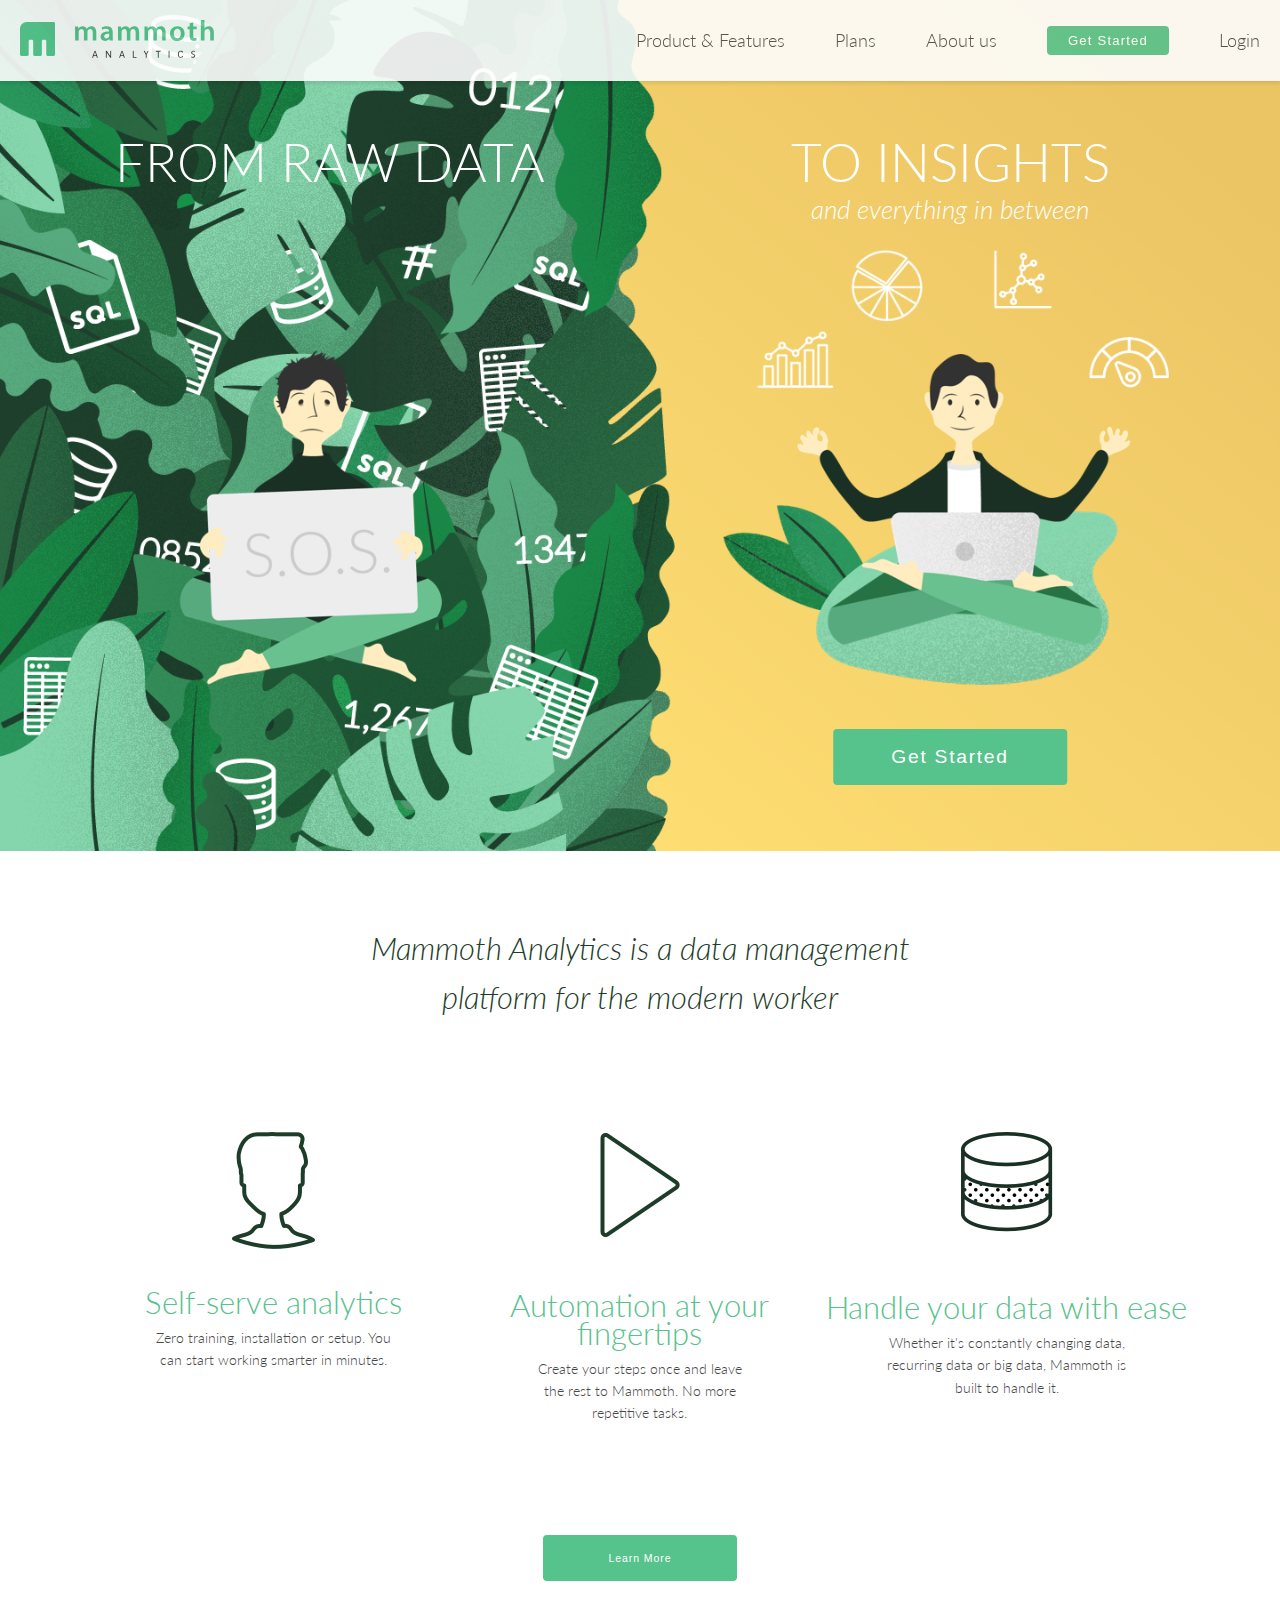
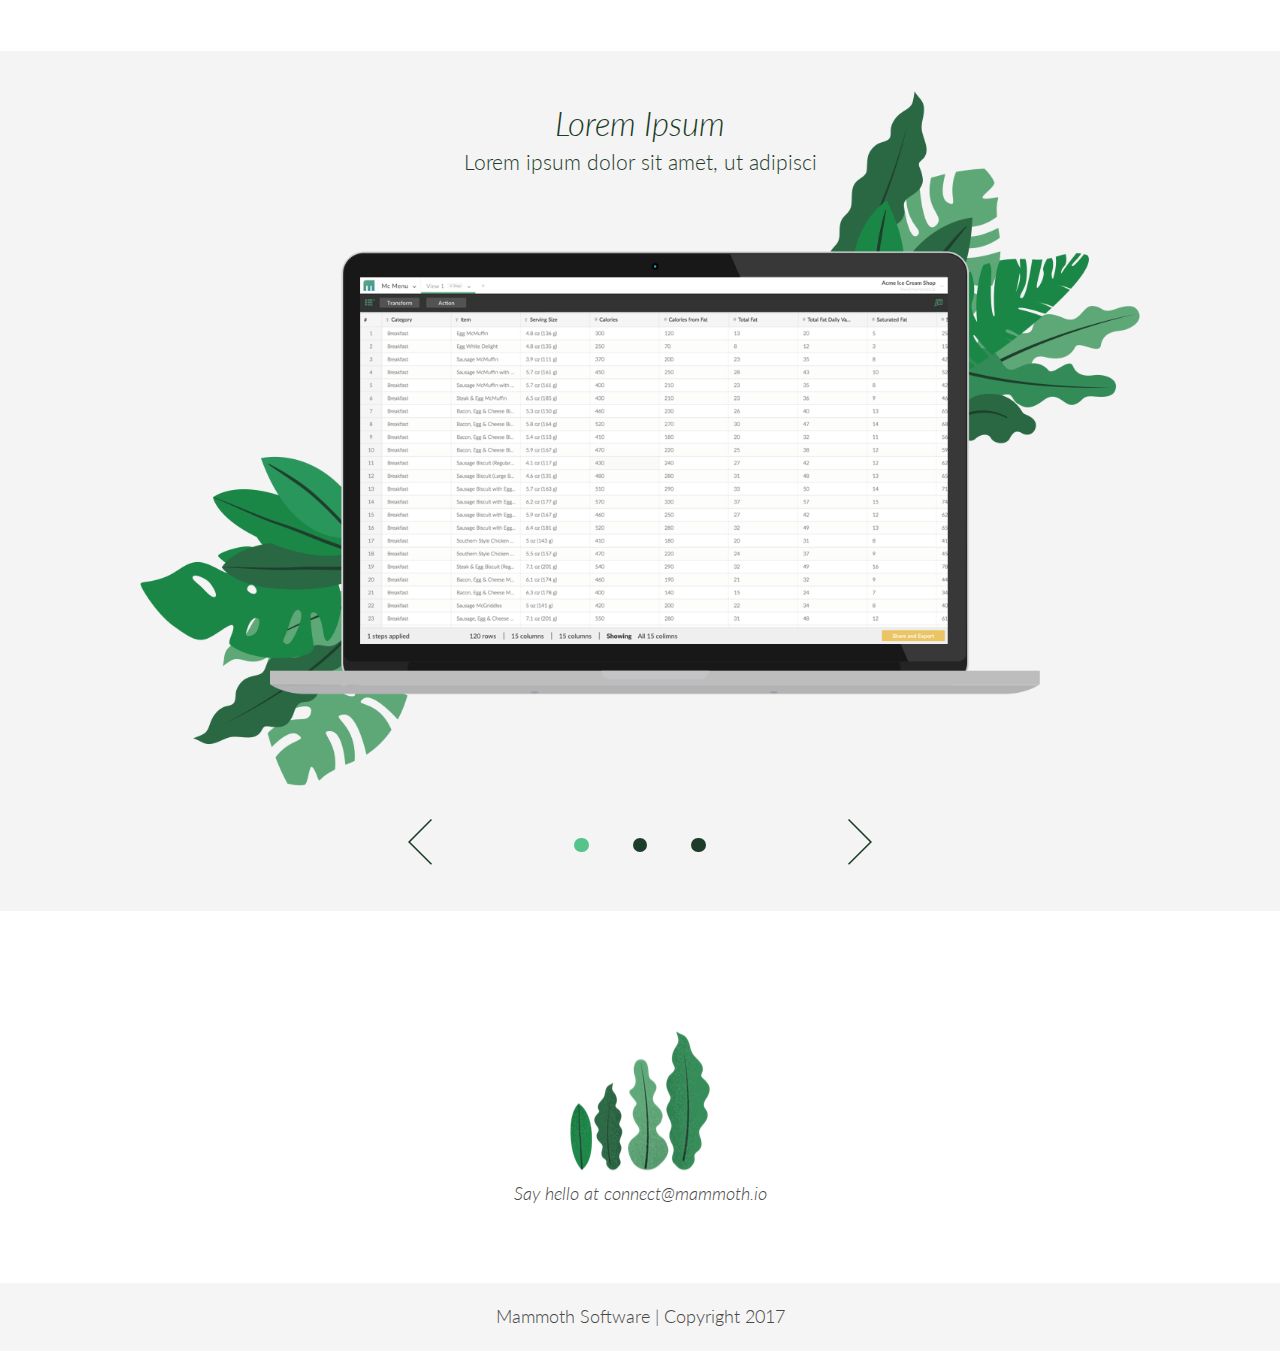
==== index.html @ 73873e99 "rename folders" ====
<!DOCTYPE html>
<html lang="">
	<head>
		<meta charset="utf-8">
		<meta http-equiv="X-UA-Compatible" content="IE=edge">
		<meta name="viewport" content="width=device-width, initial-scale=1">
		<title>Mammoth Analytics</title>
		<link href="https://fonts.googleapis.com/css?family=Lato:300, 400,400i,700,700i,900" rel="stylesheet">
		<link rel="icon" href="images/mammoth-icon.png" type="image/gif" sizes="16x16">

		<!-- CSS -->
		<link rel="stylesheet" type="text/css" href="sass/style.css">

	</head>
	<body>
		<main>
			<!-- Primary Header -->
			<section class="header">
				<header>
					<nav class="nav">
						<input type="checkbox" id="toggle" />
            <label for="toggle" class="menu-icon">
              <div class="hamburger-icon icon-1"></div>
              <div class="hamburger-icon icon-2"></div>
              <div class="hamburger-icon icon-3"></div>
            </label>
            <a href="/" class="logo-container">
							<svg width="194px" height="38px" class="logo" viewBox="0 0 194 38" version="1.1" xmlns="http://www.w3.org/2000/svg" xmlns:xlink="http://www.w3.org/1999/xlink">
    						<!-- Generator: Sketch 43.1 (39012) - http://www.bohemiancoding.com/sketch -->
    						<desc>Created with Sketch.</desc>
    						<defs></defs>
					    	<g id="website" stroke="none" stroke-width="1" fill="none" fill-rule="evenodd">
					        <g id="home" transform="translate(-20.000000, -11.000000)">
				            <g id="Group" transform="translate(20.000000, 11.000000)">
				              <g id="mammoth-logo" transform="translate(55.000000, 0.000000)">
				                <path d="M0.117987551,20.6149224 L3.65761408,20.6149224 L3.65761408,12.2528131 C3.65761408,11.8463216 3.71660785,11.4398302 3.86409229,11.091409 C4.18855805,10.1042155 5.10296157,9.05895184 6.45981841,9.05895184 C8.14114101,9.05895184 8.93755697,10.4526367 8.93755697,12.4270237 L8.93755697,20.6149224 L12.4771835,20.6149224 L12.4771835,12.1366727 C12.4771835,11.7301812 12.5656742,11.2946547 12.6541648,10.9462335 C13.0376244,9.9300049 13.9520279,9.05895184 15.1908972,9.05895184 C16.9312135,9.05895184 17.7571264,10.4526367 17.7571264,12.80448 L17.7571264,20.6149224 L21.2967529,20.6149224 L21.2967529,12.2818482 C21.2967529,7.75237224 18.8780081,6.15544163 16.4887602,6.15544163 C15.3088847,6.15544163 14.3944812,6.44579265 13.5980652,6.99745959 C12.9196368,7.40395102 12.3296991,7.98465306 11.828252,8.76860082 L11.7692582,8.76860082 C11.1498236,7.20070531 9.67497917,6.15544163 7.78717835,6.15544163 C5.36843356,6.15544163 4.0705705,7.46202122 3.3626452,8.5653551 L3.27415454,8.5653551 L3.1266701,6.47482776 L0,6.47482776 C0.0884906631,7.69430204 0.117987551,9.05895184 0.117987551,10.6849176 L0.117987551,20.6149224 Z M37.9417511,20.6149224 L34.6675965,20.6149224 L34.4316214,19.0470269 L34.3431308,19.0470269 C33.4582241,20.1503608 31.9538829,20.9343086 30.0955789,20.9343086 C27.2048839,20.9343086 25.5825551,18.8728163 25.5825551,16.7242188 C25.5825551,13.1529012 28.7977159,11.3527249 34.1071557,11.38176 L34.1071557,11.1494792 C34.1071557,10.2203559 33.7236961,8.68149551 31.1869638,8.68149551 C29.7711132,8.68149551 28.2962688,9.11702204 27.3228715,9.72675918 L26.6149462,7.40395102 C27.6768342,6.76517878 29.5351381,6.15544163 31.8063984,6.15544163 C36.4079129,6.15544163 37.7352729,9.02991673 37.7352729,12.1076376 L37.7352729,17.2178155 C37.7352729,18.49536 37.7942666,19.7438694 37.9417511,20.6149224 Z M34.1956463,15.64992 L34.1956463,13.7045682 C31.6294171,13.646498 29.1811754,14.1981649 29.1811754,16.3467624 C29.1811754,17.7404473 30.0955789,18.3792196 31.2459576,18.3792196 C32.6913051,18.3792196 33.753193,17.4500963 34.0776588,16.4338678 C34.1661494,16.1725518 34.1956463,15.8822008 34.1956463,15.64992 Z M43.0239692,20.6149224 L46.5635958,20.6149224 L46.5635958,12.2528131 C46.5635958,11.8463216 46.6225895,11.4398302 46.770074,11.091409 C47.0945397,10.1042155 48.0089433,9.05895184 49.3658001,9.05895184 C51.0471227,9.05895184 51.8435387,10.4526367 51.8435387,12.4270237 L51.8435387,20.6149224 L55.3831652,20.6149224 L55.3831652,12.1366727 C55.3831652,11.7301812 55.4716559,11.2946547 55.5601465,10.9462335 C55.9436061,9.9300049 56.8580096,9.05895184 58.0968789,9.05895184 C59.8371952,9.05895184 60.6631081,10.4526367 60.6631081,12.80448 L60.6631081,20.6149224 L64.2027346,20.6149224 L64.2027346,12.2818482 C64.2027346,7.75237224 61.7839898,6.15544163 59.3947419,6.15544163 C58.2148664,6.15544163 57.3004629,6.44579265 56.5040469,6.99745959 C55.8256185,7.40395102 55.2356808,7.98465306 54.7342337,8.76860082 L54.6752399,8.76860082 C54.0558052,7.20070531 52.5809609,6.15544163 50.69316,6.15544163 C48.2744153,6.15544163 46.9765522,7.46202122 46.2686269,8.5653551 L46.1801362,8.5653551 L46.0326518,6.47482776 L42.9059817,6.47482776 C42.9944724,7.69430204 43.0239692,9.05895184 43.0239692,10.6849176 L43.0239692,20.6149224 Z M69.491431,20.6149224 L73.0310575,20.6149224 L73.0310575,12.2528131 C73.0310575,11.8463216 73.0900513,11.4398302 73.2375357,11.091409 C73.5620015,10.1042155 74.476405,9.05895184 75.8332619,9.05895184 C77.5145845,9.05895184 78.3110004,10.4526367 78.3110004,12.4270237 L78.3110004,20.6149224 L81.8506269,20.6149224 L81.8506269,12.1366727 C81.8506269,11.7301812 81.9391176,11.2946547 82.0276083,10.9462335 C82.4110678,9.9300049 83.3254713,9.05895184 84.5643406,9.05895184 C86.304657,9.05895184 87.1305698,10.4526367 87.1305698,12.80448 L87.1305698,20.6149224 L90.6701964,20.6149224 L90.6701964,12.2818482 C90.6701964,7.75237224 88.2514516,6.15544163 85.8622037,6.15544163 C84.6823282,6.15544163 83.7679246,6.44579265 82.9715087,6.99745959 C82.2930803,7.40395102 81.7031425,7.98465306 81.2016954,8.76860082 L81.1427016,8.76860082 C80.523267,7.20070531 79.0484226,6.15544163 77.1606218,6.15544163 C74.741877,6.15544163 73.444014,7.46202122 72.7360886,8.5653551 L72.647598,8.5653551 L72.5001135,6.47482776 L69.3734434,6.47482776 C69.4619341,7.69430204 69.491431,9.05895184 69.491431,10.6849176 L69.491431,20.6149224 Z M102.477705,6.15544163 C106.754754,6.15544163 109.615952,9.11702204 109.615952,13.4142171 C109.615952,18.6115004 105.899344,20.9343086 102.24173,20.9343086 C98.1711593,20.9343086 95.0444892,18.1759739 95.0444892,13.646498 C95.0444892,9.00088163 98.1416624,6.15544163 102.477705,6.15544163 Z M102.389214,8.76860082 C99.822985,8.76860082 98.790594,11.2075494 98.790594,13.5593927 C98.790594,16.2886922 100.147451,18.3501845 102.359717,18.3501845 C104.4245,18.3501845 105.869847,16.3467624 105.869847,13.5013224 C105.869847,11.2946547 104.866953,8.76860082 102.389214,8.76860082 Z M114.668673,3.28096653 L114.668673,6.47482776 L112.603891,6.47482776 L112.603891,9.14605714 L114.668673,9.14605714 L114.668673,15.7950955 C114.668673,17.653342 115.022636,18.9308865 115.789555,19.7438694 C116.467983,20.4697469 117.588865,20.9052735 118.916225,20.9052735 C120.066603,20.9052735 121.010504,20.760098 121.541448,20.5568522 L121.482454,17.8275527 C121.157988,17.914658 120.686038,18.0017633 120.066603,18.0017633 C118.68025,18.0017633 118.2083,17.1016751 118.2083,15.3886041 L118.2083,9.14605714 L121.659435,9.14605714 L121.659435,6.47482776 L118.2083,6.47482776 L118.2083,2.43894857 L114.668673,3.28096653 Z M125.856747,20.6149224 L129.514361,20.6149224 L129.514361,12.1657078 C129.514361,11.7592163 129.543858,11.38176 129.661845,11.091409 C130.045305,10.0171102 131.048199,9.08798694 132.46405,9.08798694 C134.469838,9.08798694 135.236757,10.6268473 135.236757,12.6883396 L135.236757,20.6149224 L138.864874,20.6149224 L138.864874,12.2818482 C138.864874,7.75237224 136.298645,6.15544163 133.850404,6.15544163 C132.936,6.15544163 132.08059,6.38772245 131.372665,6.79421388 C130.605746,7.20070531 130.015808,7.75237224 129.573355,8.42017959 L129.514361,8.42017959 L129.514361,0 L125.856747,0 L125.856747,20.6149224 Z" class="mammoth-logo" fill="#56C28C"></path>
				                <path d="M17.1390324,37.6391408 L19.5000447,30.9526695 L19.5608433,30.9020144 L20.4120237,30.7905732 L20.4728223,30.8310973 L22.874367,37.6391408 L22.8439677,37.6897959 L22.0333197,37.6897959 L21.9725211,37.6391408 L21.4152006,36.0080471 L18.5880657,36.0080471 L18.0408783,37.6391408 L17.9902128,37.6897959 L17.1694317,37.6897959 L17.1390324,37.6391408 Z M18.8515263,35.2380898 L21.1618731,35.2380898 L20.1080307,32.1177365 L20.0066997,31.6821028 L19.9053687,32.1177365 L18.8515263,35.2380898 Z M30.8529552,37.6391408 L30.9036207,37.6897959 L31.6534701,37.6897959 L31.7041356,37.6391408 L31.7041356,32.1683916 L31.9675962,32.6546804 L35.2709868,37.6391408 L35.3520516,37.6897959 L36.0715017,37.6897959 L36.1221672,37.6391408 L36.1221672,30.8310973 L36.0715017,30.7905732 L35.3216523,30.8918834 L35.2709868,30.9526695 L35.2709868,36.2613225 L35.0075262,35.7750337 L31.7244018,30.8310973 L31.6534701,30.7905732 L30.9036207,30.8918834 L30.8529552,30.9526695 L30.8529552,37.6391408 Z M44.1108886,37.6391408 L46.4719009,30.9526695 L46.5326995,30.9020144 L47.3838799,30.7905732 L47.4446785,30.8310973 L49.8462232,37.6391408 L49.8158239,37.6897959 L49.0051759,37.6897959 L48.9443773,37.6391408 L48.3870568,36.0080471 L45.5599219,36.0080471 L45.0127345,37.6391408 L44.962069,37.6897959 L44.1412879,37.6897959 L44.1108886,37.6391408 Z M45.8233825,35.2380898 L48.1337293,35.2380898 L47.0798869,32.1177365 L46.9785559,31.6821028 L46.8772249,32.1177365 L45.8233825,35.2380898 Z M57.8248114,37.6391408 L57.8754769,37.6897959 L61.3916626,37.6897959 L61.4524612,37.6391408 L61.634857,36.9299696 L61.5943246,36.8793145 L58.6759918,36.8793145 L58.6759918,30.8310973 L58.6253263,30.7905732 L57.8754769,30.8918834 L57.8248114,30.9526695 L57.8248114,37.6391408 Z M70.7787517,37.6391408 L70.8294172,37.6897959 L71.5792666,37.6897959 L71.6299321,37.6391408 L71.6299321,34.6910148 L73.6970845,30.8310973 L73.6362859,30.7905732 L72.7141738,30.9121454 L72.6635083,30.9729316 L71.3766046,33.5259479 L71.2043419,33.9210575 L71.0422123,33.5259479 L69.6843769,30.8310973 L69.6235783,30.7905732 L68.7723979,30.9020144 L68.7217324,30.9729316 L70.7787517,34.6910148 L70.7787517,37.6391408 Z M82.820713,37.6391408 L82.8713785,37.6897959 L83.6212279,37.6897959 L83.6718934,37.6391408 L83.6718934,31.6618407 L85.4857183,31.6618407 L85.5465169,31.6111856 L85.7289127,30.9020144 L85.6883803,30.8513593 L80.9359564,30.8513593 L80.8852909,30.9020144 L80.8852909,31.6111856 L80.9359564,31.6618407 L82.820713,31.6618407 L82.820713,37.6391408 Z M93.6163031,37.6391408 L93.6669686,37.6897959 L94.416818,37.6897959 L94.4674835,37.6391408 L94.4674835,30.8310973 L94.416818,30.7905732 L93.6669686,30.8918834 L93.6163031,30.9526695 L93.6163031,37.6391408 Z M103.054058,35.3292689 C103.054058,36.9603627 104.118033,37.8113681 105.70893,37.8113681 C106.955301,37.8113681 107.847014,37.3149483 108.181406,36.3525017 L108.151007,36.2917156 L107.492356,36.0384401 L107.421424,36.0587022 C107.137697,36.6665632 106.539844,37.0008868 105.70893,37.0008868 C104.675354,37.0008868 103.925504,36.4436808 103.925504,35.2380898 L103.925504,33.3334585 C103.925504,32.1582606 104.675354,31.5605305 105.70893,31.5605305 C106.438513,31.5605305 107.026233,31.9151161 107.299827,32.4723221 L107.370758,32.4925841 L108.049676,32.2089156 L108.080075,32.1481295 C107.715284,31.2566 106.823571,30.7500492 105.70893,30.7500492 C104.118033,30.7500492 103.054058,31.6213166 103.054058,33.2625414 L103.054058,35.3292689 Z M116.109329,37.2035071 C116.63625,37.6188788 117.477298,37.8113681 117.953553,37.8113681 C118.976996,37.8113681 120.182835,37.3453413 120.182835,35.8256888 C120.182835,33.4854238 117.153038,34.184464 117.153038,32.6648114 C117.153038,32.0265573 117.538096,31.5605305 118.348744,31.5605305 C118.875665,31.5605305 119.311389,31.7124958 119.595115,31.9252472 L119.67618,31.9151161 L120.061238,31.3275172 L120.051105,31.2566 C119.959907,31.1654209 119.321522,30.7500492 118.308212,30.7500492 C117.213837,30.7500492 116.281592,31.4794824 116.281592,32.6952045 C116.281592,34.9240282 119.311389,34.204726 119.311389,35.8358198 C119.311389,36.6868252 118.703403,37.0008868 117.983953,37.0008868 C117.538096,37.0008868 116.889578,36.8083974 116.595718,36.555122 L116.50452,36.565253 L116.089063,37.13259 L116.109329,37.2035071 Z" class="mammoth-logo" fill="#333333"></path>
				              </g>
				              <path d="M26.2751646,2 L6.88111567,2 C3.08080765,2 0,5.11736973 0,8.96240695 L0,20.7991315 L0,34.6145693 C0,35.3795994 0.612885659,36 1.36901622,36 L7.32306043,36 C8.07919099,36 8.69237445,35.3795994 8.69237445,34.6145693 L8.69237445,21.1417228 C8.69237445,20.3766927 9.30526011,19.7565934 10.0616885,19.7565934 L11.8342324,19.7565934 C12.590363,19.7565934 13.2032486,20.3766927 13.2032486,21.1417228 L13.2032486,34.6145693 C13.2032486,35.3795994 13.8164321,36 14.5725627,36 L20.4685346,36 C21.2246652,36 21.8375508,35.3795994 21.8375508,34.6145693 L21.8375508,21.1420241 C21.8375508,20.376994 22.4507343,19.7568947 23.2068649,19.7568947 L24.9055528,19.7568947 C25.6619812,19.7565934 26.2751646,20.3766927 26.2751646,21.1420241 L26.2751646,34.6145693 C26.2751646,35.3795994 26.8880503,36 27.6441809,36 L33.6309838,36 C34.3871143,36 35,35.3795994 35,34.6145693 L35,20.7991315 L35,3.3854307 C35,2.62040057 34.3871143,2 33.6309838,2 L26.2751646,2 Z" class="mammoth-logo" fill="#56C28C"></path>
				            </g>
					        </g>
					    	</g>
    					</svg>
						</a>
						<ul class="nav__item-list menu">
							<li><a class="nav__item" href="./products">Product & Features</a></li>
							<li><a class="nav__item" href="./plans">Plans</a></li>
							<li><a class="nav__item" href="./about">About us</a></li>
							<li><a class="nav__item" href="#"><button type="button" id="myBtn" class="btn primary-btn">Get Started</button></a></li>
							<li><a class="nav__item login-btn" href="">Login</a></li>
						</ul>
					</nav>
				</header>
			</section>

			<!-- Hero Section -->
			<section class="hero">
				<img src="images/hero-background.png" class="img-responsive hero__background" alt="">
				<div class="grid">
					<div class="col-md-6 hero__section">
						<div class="">
							<div class="text-center hero__header">
								<h1 class="heading-text">From Raw Data</h1>
								<img src="images/small-sos.png" class="img-responsive small-screen-img" alt="">
							</div>
						</div>
					</div>
					<div class="col-md-6 hero__section insights">
						<img src="images/yellowbackground.png" class="img-responsive small-screen-img hero__small-img" alt="">
						<div class="">
							<div class="text-center hero__header">
								<h1 class="heading-text">to Insights</h1>
								<h3 class="subhead-text">and everything in between</h3>
								<img src="images/data-icons.png" class="small-screen-img data-icons" alt="">
							</di>
							<button type="button" id="btn" class="btn hero__btn primary-btn">Get started</button>
							<img src="images/zen.png" class="small-screen-img" alt="">
						</div>
					</div>
					<div class="clearfix"></div>
				</div>
			</section>

			<!-- Feature Section -->
			<section class="grid">
				<div class="features">
					<div class="text-center">
						<h1 class="title-text">Mammoth Analytics is a data management<br /> platform for the modern worker</h1>
					</div>
					<div class="features__list">
						<div class="col-md-4 text-center">
							<div class="">
								<img src="images/icon/selfsettings.png" class="img-responsive features__icon" alt="self settings features">
								<h4 class="feature__title feature__title1">Self-serve analytics</h4>
								<p class="feature__description">Zero training, installation or setup. You <br /> can start working smarter in minutes.</p>
							</div>
						</div>
						<div class="col-md-4 text-center">
							<div class="">
								<img src="images/icon/automation.png" class="img-responsive features__icon" alt="self settings features">
								<h4 class="feature__title feature__title2">Automation at your fingertips</h4>
								<p class="feature__description">Create your steps once and leave <br /> the rest to Mammoth. No more <br /> repetitive tasks.</p>
							</div>
						</div>
						<div class="col-md-4 text-center">
							<div class="">
								<img src="images/icon/data.png" class="img-responsive features__icon" alt="self settings features">
								<h4 class="feature__title feature__title3">Handle your data with ease</h4>
								<p class="feature__description">Whether it's constantly changing data, <br /> recurring data or big data, Mammoth is <br /> built to handle it.</p>
							</div>
						</div>
						<div class="clearfix"></div>
					</div>
					<div class="text-center">
						<button type="button" class="btn primary-btn feature-btn">Learn More</button>
					</div>
				</div>
			</section>

			<!-- Carousel Section -->
			<section class="carousel">
				<div class="slideshow-container">
				  <div class="mySlides fade">
				    <img class="img-responsive carousel__img" src="images/mockup.png" style="width:100%">
				    <div class="text">
				    	<h1 class="title-text">Lorem Ipsum</h1>
							<h4 class="subtitle">Lorem ipsum dolor sit amet, ut adipisci</h4>
				    </div>
				  </div>

				  <div class="mySlides fade">
				    <img class="img-responsive carousel__img" src="images/mockup.png" style="width:100%">
				    <div class="text">
				    	<h1 class="title-text">Lorem Ipsum</h1>
							<h4 class="subtitle">Lorem ipsum dolor sit amet, ut adipisci</h4></div>
				  </div>

				  <div class="mySlides fade">
				    <img class="img-responsive carousel__img" src="images/mockup.png" style="width:100%">
				    <div class="text">
				    	<h1 class="title-text">Lorem Ipsum</h1>
							<h4 class="subtitle">Lorem ipsum dolor sit amet, ut adipisci</h4>
				    </div>
				  </div>
				</div>
				<div class="carousel__nav">
					<a class="prev" onclick="plusSlides(-1)">
						<svg width="24px" height="46px" viewBox="0 0 24 46" version="1.1" xmlns="http://www.w3.org/2000/svg" xmlns:xlink="http://www.w3.org/1999/xlink">
						    <!-- Generator: Sketch 43.1 (39012) - http://www.bohemiancoding.com/sketch -->
						    <desc>Created with Sketch.</desc>
						    <defs></defs>
						    <g id="website" stroke="none" stroke-width="1" fill="none" fill-rule="evenodd">
						        <g id="home" transform="translate(-1003.000000, -2802.000000)" fill="#1D3C29">
						            <polygon id="left-arrow" points="1027 2803.0934 1025.90883 2802 1003 2824.93433 1025.90883 2847.86962 1027 2846.77622 1005.18042 2824.93433"></polygon>
						        </g>
						    </g>
						</svg>
					</a>
				  <span class="dot" onclick="currentSlide(1)"></span> 
				  <span class="dot" onclick="currentSlide(2)"></span> 
				  <span class="dot" onclick="currentSlide(3)"></span> 
				 	<a class="next" onclick="plusSlides(1)">
				 		<svg width="24px" height="46px" viewBox="0 0 24 46" version="1.1" xmlns="http://www.w3.org/2000/svg" xmlns:xlink="http://www.w3.org/1999/xlink">
						    <!-- Generator: Sketch 43.1 (39012) - http://www.bohemiancoding.com/sketch -->
						    <desc>Created with Sketch.</desc>
						    <defs></defs>
						    <g id="website" stroke="none" stroke-width="1" fill="none" fill-rule="evenodd">
						        <g id="home" transform="translate(-1026.000000, -2802.000000)" fill="#1D3C29">
						            <polygon id="left-arrow-copy" transform="translate(1038.000000, 2824.934809) scale(1, -1) rotate(180.000000) translate(-1038.000000, -2824.934809) " points="1050 2803.0934 1048.90883 2802 1026 2824.93433 1048.90883 2847.86962 1050 2846.77622 1028.18042 2824.93433"></polygon>
						        </g>
						    </g>
						</svg>
				 	</a>
				</div>
			</section>
			<!-- Footer Section -->
			<section>
				<footer class="text-center">
					<div class="grid">
						<div class="contact">
							<img src="images/footer-leaves.png" class="img-responsive footer__img" alt="footer-leaves" />
							<h5 class="contact__email">Say hello at connect@mammoth.io</h5>
						</div>
					</div>
					<div class="copyright-text">
						<div class="grid">
							<h5>Mammoth Software | Copyright 2017</h5>
						</div>
					</div>
				</footer>
			</section>

			<!-- Signup Modal -->
			<section class="modal" id="myModal">
				<div class="modal__box">
					<div class="remove-btn">
						<svg width="21px" height="21px" viewBox="0 0 21 21" class="close-btn" id="remove">
							<g id="close-btn" transform="translate(-712.000000, -24.000000)" stroke="#BCBCBC" stroke-width="2">
								<g id="close-icon" transform="translate(713.000000, 25.000000)">
										<path d="M18.4922387,0 L0,18.4922387" id="Line"></path>
										<path d="M18.4922387,0 L0,18.4922387" id="Line-Copy" transform="translate(9.246119, 9.246119) scale(-1, 1) translate(-9.246119, -9.246119) "></path>
								</g>
							</g>
						</svg>
					</div>
					<div class="text-center">
						<img src="images/mammoth-logo-without-icon.svg" class="modal__logo img-responsive" alt="mammoth logo">
					</div>
					<div class="text-center">
						<h5 class="signup-ques">Why are you signing up?</h5>
					</div>
					<div class="signup-choices">
						<ul class="signup-choice__list">
							<li class="signup-choice__item">Interested in<br /> Data Analytics</li>
							<li class="signup-choice__item">I may need some<br /> help</li>
							<li class="signup-choice__item">Improve my<br /> actual solution </li>
							<li class="signup-choice__item active">I am drowning in<br /> data!</li>
						</ul>
					</div>
					<div class="select-container" id="list">
						<div class="select">
							<div class="input">
							</div>
							<div class="select__options">
								<div id="itemList">
									<li class="selected" onclick="toggleClass(this)">Interested in Data Analytics</li>
									<li class="select__item" onclick="toggleClass(this)">I may need some help</li>
									<li class="select__item" onclick="toggleClass(this)">Improve my actual solution</li>
									<li class="select__item" onclick="toggleClass(this)">I am drowning in data!</li>
								</div>
							</div>
						</div>
					</div>
					<div class="signup-input">
						<div class="col-md-6 col-md-offset-3">
							<div>
								<input class="form-control" type="text" name="" value="" placeholder="Your name" />
							</div>
							<div>
								<input class="form-control" type="email" name="" value="" placeholder="Email address" />
							</div>
							<div>
								<input class="form-control" type="text" name="" value="" placeholder="optional" />
							</div>
						</div>
						<div class="clearfix"></div>
					</div>
					<div class="text-center">
						<button type="button" class="btn primary-btn submit-btn">submit</button>
					</div>
				</div>
			</section>	
		</main>
		<script src="script/script.js" type="text/javascript" charset="utf-8" async defer></script>

		<script>
			var slideIndex = 1;
			showSlides(slideIndex);

			function plusSlides(n) {
			  showSlides(slideIndex += n);
			}

			function currentSlide(n) {
			  showSlides(slideIndex = n);
			}

			function showSlides(n) {
			  var i;
			  var slides = document.getElementsByClassName("mySlides");
			  var dots = document.getElementsByClassName("dot");
			  if (n > slides.length) {slideIndex = 1} 
			  if (n < 1) {slideIndex = slides.length}
			  for (i = 0; i < slides.length; i++) {
			      slides[i].style.display = "none"; 
			  }
			  for (i = 0; i < dots.length; i++) {
			      dots[i].className = dots[i].className.replace(" active", "");
			  }
			  slides[slideIndex-1].style.display = "block"; 
			  dots[slideIndex-1].className += " active";
			}
		</script>
	</body>
</html>
---- sass/style.css ----
.grid {
  max-width: 1440px;
  width: 100%;
  margin: 0 auto;
  padding: 0 20px; }

.grid:before,
.grid:after,
.row:before,
.row:after {
  content: "";
  display: table; }

.grid:after,
.row:after, .ipad-grid:after {
  clear: both; }

.col {
  padding: 25px; }

.pad {
  padding: 30px; }

[class*='col-'] {
  width: 100%;
  min-height: 1px;
  float: left;
  box-sizing: border-box; }

@media all and (min-width: 1100px) {
  .col-xlg-1 {
    width: 8.33333%; }

  .col-xlg-2 {
    width: 16.66667%; }

  .col-xlg-3 {
    width: 25%; }

  .col-xlg-4 {
    width: 33.33333%; }

  .col-xlg-5 {
    width: 41.66667%; }

  .col-xlg-6 {
    width: 50%; }

  .col-xlg-7 {
    width: 58.33333%; }

  .col-xlg-8 {
    width: 66.66667%; }

  .col-xlg-9 {
    width: 75%; }

  .col-xlg-10 {
    width: 83.33333%; }

  .col-xlg-11 {
    width: 91.66667%; }

  .col-xlg-12 {
    width: 100%; }

  .col-xlg-offset-1 {
    margin-left: 8.33333%; }

  .col-xlg-offset-2 {
    margin-left: 16.66667%; }

  .col-xlg-offset-3 {
    margin-left: 25%; }

  .col-xlg-offset-4 {
    margin-left: 33.33333%; }

  .col-xlg-offset-5 {
    margin-left: 41.66667%; }

  .col-xlg-offset-6 {
    margin-left: 50%; }

  .col-xlg-offset-7 {
    margin-left: 58.33333%; }

  .col-xlg-offset-8 {
    margin-left: 66.66667%; }

  .col-xlg-offset-9 {
    margin-left: 75%; }

  .col-xlg-offset-10 {
    margin-left: 83.33333%; }

  .col-xlg-offset-11 {
    margin-left: 91.66667%; }

  .col-xlg-offset-12 {
    margin-left: 100%; } }
@media all and (min-width: 960px) {
  .col-lg-1 {
    width: 8.33333%; }

  .col-lg-2 {
    width: 16.66667%; }

  .col-lg-3 {
    width: 25%; }

  .col-lg-4 {
    width: 33.33333%; }

  .col-lg-5 {
    width: 41.66667%; }

  .col-lg-6 {
    width: 50%; }

  .col-lg-7 {
    width: 58.33333%; }

  .col-lg-8 {
    width: 66.66667%; }

  .col-lg-9 {
    width: 75%; }

  .col-lg-10 {
    width: 83.33333%; }

  .col-lg-11 {
    width: 91.66667%; }

  .col-lg-12 {
    width: 100%; }

  .col-lg-offset-1 {
    margin-left: 8.33333%; }

  .col-lg-offset-2 {
    margin-left: 16.66667%; }

  .col-lg-offset-3 {
    margin-left: 25%; }

  .col-lg-offset-4 {
    margin-left: 33.33333%; }

  .col-lg-offset-5 {
    margin-left: 41.66667%; }

  .col-lg-offset-6 {
    margin-left: 50%; }

  .col-lg-offset-7 {
    margin-left: 58.33333%; }

  .col-lg-offset-8 {
    margin-left: 66.66667%; }

  .col-lg-offset-9 {
    margin-left: 75%; }

  .col-lg-offset-10 {
    margin-left: 83.33333%; }

  .col-lg-offset-11 {
    margin-left: 91.66667%; }

  .col-lg-offset-12 {
    margin-left: 100%; } }
@media all and (min-width: 769px) {
  .col-md-1 {
    width: 8.33333%; }

  .col-md-2 {
    width: 16.66667%; }

  .col-md-3 {
    width: 25%; }

  .col-md-4 {
    width: 33.33333%; }

  .col-md-5 {
    width: 41.66667%; }

  .col-md-6 {
    width: 50%; }

  .col-md-7 {
    width: 58.33333%; }

  .col-md-8 {
    width: 66.66667%; }

  .col-md-9 {
    width: 75%; }

  .col-md-10 {
    width: 83.33333%; }

  .col-md-11 {
    width: 91.66667%; }

  .col-md-12 {
    width: 100%; }

  .col-md-offset-1 {
    margin-left: 8.33333%; }

  .col-md-offset-2 {
    margin-left: 16.66667%; }

  .col-md-offset-3 {
    margin-left: 25%; }

  .col-md-offset-4 {
    margin-left: 33.33333%; }

  .col-md-offset-5 {
    margin-left: 41.66667%; }

  .col-md-offset-6 {
    margin-left: 50%; }

  .col-md-offset-7 {
    margin-left: 58.33333%; }

  .col-md-offset-8 {
    margin-left: 66.66667%; }

  .col-md-offset-9 {
    margin-left: 75%; }

  .col-md-offset-10 {
    margin-left: 83.33333%; }

  .col-md-offset-11 {
    margin-left: 91.66667%; }

  .col-md-offset-12 {
    margin-left: 100%; } }
@media all and (min-width: 540px) {
  .col-sm-1 {
    width: 8.33333%; }

  .col-sm-2 {
    width: 16.66667%; }

  .col-sm-3 {
    width: 25%; }

  .col-sm-4 {
    width: 33.33333%; }

  .col-sm-5 {
    width: 41.66667%; }

  .col-sm-6 {
    width: 50%; }

  .col-sm-7 {
    width: 58.33333%; }

  .col-sm-8 {
    width: 66.66667%; }

  .col-sm-9 {
    width: 75%; }

  .col-sm-10 {
    width: 83.33333%; }

  .col-sm-11 {
    width: 91.66667%; }

  .col-sm-12 {
    width: 100%; }

  .col-sm-offset-1 {
    margin-left: 8.33333%; }

  .col-sm-offset-2 {
    margin-left: 16.66667%; }

  .col-sm-offset-3 {
    margin-left: 25%; }

  .col-sm-offset-4 {
    margin-left: 33.33333%; }

  .col-sm-offset-5 {
    margin-left: 41.66667%; }

  .col-sm-offset-6 {
    margin-left: 50%; }

  .col-sm-offset-7 {
    margin-left: 58.33333%; }

  .col-sm-offset-8 {
    margin-left: 66.66667%; }

  .col-sm-offset-9 {
    margin-left: 75%; }

  .col-sm-offset-10 {
    margin-left: 83.33333%; }

  .col-sm-offset-11 {
    margin-left: 91.66667%; }

  .col-sm-offset-12 {
    margin-left: 100%; } }
@media all and (min-width: 320px) {
  .col-xs-1 {
    width: 8.33333%; }

  .col-xs-2 {
    width: 16.66667%; }

  .col-xs-3 {
    width: 25%; }

  .col-xs-4 {
    width: 33.33333%; }

  .col-xs-5 {
    width: 41.66667%; }

  .col-xs-6 {
    width: 50%; }

  .col-xs-7 {
    width: 58.33333%; }

  .col-xs-8 {
    width: 66.66667%; }

  .col-xs-9 {
    width: 75%; }

  .col-xs-10 {
    width: 83.33333%; }

  .col-xs-11 {
    width: 91.66667%; }

  .col-xs-12 {
    width: 100%; }

  .col-xs-offset-1 {
    margin-left: 8.33333%; }

  .col-xs-offset-2 {
    margin-left: 16.66667%; }

  .col-xs-offset-3 {
    margin-left: 25%; }

  .col-xs-offset-4 {
    margin-left: 33.33333%; }

  .col-xs-offset-5 {
    margin-left: 41.66667%; }

  .col-xs-offset-6 {
    margin-left: 50%; }

  .col-xs-offset-7 {
    margin-left: 58.33333%; }

  .col-xs-offset-8 {
    margin-left: 66.66667%; }

  .col-xs-offset-9 {
    margin-left: 75%; }

  .col-xs-offset-10 {
    margin-left: 83.33333%; }

  .col-xs-offset-11 {
    margin-left: 91.66667%; }

  .col-xs-offset-12 {
    margin-left: 100%; } }
.nav, .nav__item-list, .signup-choice__list {
  display: -webkit-box;
  display: -ms-flexbox;
  display: flex;
  -webkit-box-pack: justify;
  -ms-flex-pack: justify;
  justify-content: space-between;
  -webkit-box-align: center;
  -ms-flex-align: center;
  align-items: center; }

.primary-btn, .nav__item, .remove-btn .close-btn #close-btn, .signup-choice__item, .feature-curve__item .feature-curve__text, .curve-item {
  transition: all 250ms ease-in-out; }

html, body, div, span, applet, object, iframe,
h1, h2, h3, h4, h5, h6, p, blockquote, pre,
a, abbr, acronym, address, big, cite, code,
del, dfn, em, img, ins, kbd, q, s, samp,
small, strike, strong, sub, sup, tt, var,
b, u, i, center,
dl, dt, dd, ol, ul, li,
fieldset, form, label, legend,
table, caption, tbody, tfoot, thead, tr, th, td,
article, aside, canvas, details, embed,
figure, figcaption, footer, header, hgroup,
menu, nav, output, ruby, section, summary,
time, mark, audio, video {
  margin: 0;
  padding: 0;
  border: 0;
  font-size: 100%;
  font: inherit;
  vertical-align: baseline; }

*, html, body {
  box-sizing: border-box; }

h1 {
  font-size: 3.000em;
  line-height: 67.2px; }

h2 {
  font-size: 2.250em;
  line-height: 50.4px; }

h3 {
  font-size: 1.500em;
  line-height: 22.6px; }

h4 {
  font-size: 1.250em;
  line-height: 28px; }

h5 {
  font-size: 0.875em;
  line-height: 19.6px; }

h6 {
  font-size: 0.625em;
  line-height: 14px; }

p {
  font-size: 0.875em; }

li {
  list-style-type: none; }

a {
  display: block;
  color: #474847;
  text-decoration: none; }

h1, h2, h3, h4, h5, h6 {
  font-family: 'Lato', sans-serif; }

.text-center {
  text-align: center; }

.text-right {
  text-align: right; }

.text-left {
  text-align: left; }

.clearfix {
  *zoom: 1; }
  .clearfix:before, .clearfix:after {
    display: table;
    content: '';
    line-height: 0; }
  .clearfix:after {
    clear: both; }

body {
  font-weight: 300;
  font-size: 0.875em;
  font-family: 'Lato', sans-serif;
  color: #474847; }

.img-responsive {
  display: inline-block;
  max-width: 100%;
  height: auto; }

button {
  border: 0;
  font-family: 'Roboto', sans-serif; }
  button:focus {
    outline: 0; }

.primary-btn {
  background: #56C28C;
  color: #fff;
  text-transform: capitalize;
  font-size: 0.750em;
  letter-spacing: 0.09em;
  cursor: pointer;
  border-radius: 4px;
  padding: 7px 21px; }
  .primary-btn:hover {
    background: #83D3AA; }

input:focus {
  outline: 0; }

.form-control {
  padding: 16px 12px;
  width: 100%;
  font-size: 0.875em;
  font-weight: 300;
  background: #fff;
  border: 1px solid #ccc;
  border: 0;
  border-bottom: 1px solid #BCBCBC;
  text-align: center; }

.header {
  background: #FDFDFD;
  opacity: 0.9;
  padding: 20px;
  position: fixed;
  width: 100%;
  z-index: 100;
  box-shadow: 0px 2px 4px 0 rgba(0, 0, 0, 0.12); }

.nav__item {
  margin-right: 50px;
  font-size: 1.250em; }
  .nav__item:hover {
    color: #56C28C; }
  .nav__item.nav__active {
    font-weight: 900; }
    .nav__item.nav__active:hover {
      color: #474847; }
  .nav__item.login-btn {
    margin-right: 0; }

.hero {
  position: relative; }
  .hero .grid {
    max-height: 957px;
    height: 100%;
    position: absolute;
    top: 0; }

.hero__section {
  padding-top: 126px;
  max-height: 957px;
  height: 100%;
  position: relative; }

.small-screen-img {
  display: none; }

.heading-text {
  color: #fff;
  text-transform: uppercase;
  font-size: 3.750em;
  line-height: 72px; }

.subhead-text {
  color: #fff;
  font-style: italic;
  font-size: 1.875em; }

.hero__btn {
  position: absolute;
  padding: 17px 58px;
  font-size: 1.375em;
  bottom: 8%; }

.features {
  padding: 70px; }

.title-text {
  color: #1D3C29;
  font-size: 2.188em;
  font-style: italic;
  line-height: 49px; }

.features__list {
  padding: 110px 0; }

.feature__title {
  color: #56C28C;
  font-size: 2.188em;
  line-height: 28px;
  margin-top: 37px; }

.feature__title2 {
  margin-top: 51px; }

.feature__title3 {
  margin-top: 59.34px; }

.feature__description {
  font-size: 1.000em;
  line-height: 22.4px;
  margin-top: 10px; }

.feature-btn {
  padding: 17px 65px; }

.carousel {
  background: #f4f4f4;
  padding: 40px; }

.subtitle {
  color: #1D3C29;
  font-size: 1.375em; }

.slideshow-container {
  max-width: 1000px;
  position: relative;
  margin: auto; }

.mySlides {
  display: none; }

.carousel__nav {
  display: flex;
  justify-content: center;
  align-items: center;
  margin-top: 30px; }

.prev, .next {
  cursor: pointer;
  color: #1d3c29;
  font-size: 30px;
  transition: 0.6s ease; }
  .prev:hover, .next:hover {
    color: #56c28c; }

.prev {
  margin-right: 10%; }

.next {
  margin-left: 10%; }

.text {
  font-size: 15px;
  padding: 8px 12px;
  position: absolute;
  bottom: 8px;
  width: 100%;
  top: 0;
  text-align: center; }

.numbertext {
  color: #f2f2f2;
  font-size: 12px;
  padding: 8px 12px;
  position: absolute;
  top: 0; }

.dot {
  cursor: pointer;
  width: 14.4px;
  height: 14.4px;
  background-color: #1d3c29;
  margin: 0 22px;
  border-radius: 50%;
  display: inline-block;
  transition: background-color 0.6s ease; }

.active, .dot:hover {
  background-color: #56c28c; }

.fade {
  -webkit-animation-name: fade;
  -webkit-animation-duration: 1.5s;
  animation-name: fade;
  animation-duration: 1.5s; }

@-webkit-keyframes fade {
  from {
    opacity: .4; }
  to {
    opacity: 1; } }
@keyframes fade {
  from {
    opacity: .4; }
  to {
    opacity: 1; } }
.contact {
  padding: 120px 0 80px 0; }

.contact__email {
  font-size: 1.250em;
  margin-top: 10px;
  font-style: italic; }

.copyright-text {
  background: #f5f5f5;
  padding: 24px 0; }
  .copyright-text h5 {
    font-size: 1.250em; }

.modal {
  display: none;
  /* Hidden by default */
  position: fixed;
  /* Stay in place */
  z-index: 1;
  /* Sit on top */
  left: 0;
  top: 0;
  width: 100%;
  /* Full width */
  height: 100%;
  /* Full height */
  overflow: auto;
  /* Enable scroll if needed */
  background: rgba(74, 74, 74, 0.4);
  z-index: 1000;
  padding: 15px; }

.modal__box {
  padding: 50px;
  opacity: 1;
  position: relative;
  z-index: 10000;
  left: 50%;
  max-width: 766px;
  width: 100%;
  top: 116px;
  background: #FFFFFF;
  border-radius: 4.4px;
  box-shadow: 0 0 8px rgba(0, 0, 0, 0.4);
  -webkit-transform: translateX(-50%);
  -moz-transform: translateX(-50%);
  -ms-transform: translateX(-50%);
  -o-transform: translateX(-50%);
  transform: translateX(-50%); }

.remove-btn {
  position: relative; }
  .remove-btn .close-btn {
    position: absolute;
    right: -20px;
    top: -20px;
    cursor: pointer; }
    .remove-btn .close-btn:hover #close-btn {
      stroke: #777; }

.close {
  color: #aaa;
  float: right;
  font-size: 1.750em;
  font-weight: bold; }

.close:hover,
.close:focus {
  color: black;
  text-decoration: none;
  cursor: pointer; }

.modal__logo {
  margin-top: 10px; }

.signup-ques {
  font-size: 1.125em;
  margin-top: 30px; }

.signup-choices {
  background: #EBEBEB;
  display: none; }

.signup-choice__list {
  margin-top: 30px; }

.signup-choice__item {
  text-align: center;
  padding: 11px 30px;
  flex-grow: 1;
  cursor: pointer;
  border: 1px solid #EBEBEB; }
  .signup-choice__item:hover, .signup-choice__item.active {
    background: #fff;
    box-shadow: 0 0 1px rgba(0, 0, 0, 0.4); }

.signup-input {
  margin-top: 10px; }
  .signup-input .form-control {
    margin-top: 20px; }

.submit-btn {
  margin-top: 30px;
  background: #E6E6E6;
  padding: 17px 102px; }
  .submit-btn:active {
    background: #56C28C; }

.select-container {
  display: none; }

.input {
  border: 1px solid #56C28C;
  border-radius: 2px;
  padding: 10px 6px;
  font-size: 12px;
  color: #474847;
  position: relative; }

.select {
  position: relative;
  cursor: pointer;
  width: 250px;
  margin: 50px auto; }
  .select .input:after, .select .input:before {
    content: '';
    position: absolute;
    left: calc(100% - 20px);
    width: 0;
    height: 0;
    -webkit-transform: translateY(-50%);
    -moz-transform: translateY(-50%);
    -ms-transform: translateY(-50%);
    -o-transform: translateY(-50%);
    transform: translateY(-50%); }
  .select .input:before {
    border-top: 5px solid #474847;
    border-left: 5px solid transparent;
    border-right: 5px solid transparent;
    top: 50%; }
  .select .input:after {
    border-top: 5px solid #fff;
    border-left: 5px solid transparent;
    border-right: 5px solid transparent;
    top: calc(50% - 1px); }
  .select .select__options {
    border: 1px solid #56C28C;
    position: relative;
    width: 100%;
    border-radius: 2px;
    top: -22px;
    left: 0;
    padding-top: 30px; }
    .select .select__options.visible {
      display: block; }
    .select .select__options #itemList {
      list-style: none;
      padding: 0;
      margin: 0; }
      .select .select__options #itemList li {
        padding: 10px 6px 10px 6px;
        text-align: center;
        position: relative;
        overflow: hidden; }
        .select .select__options #itemList li.select__item {
          font-weight: 300;
          color: #474847; }
        .select .select__options #itemList li.selected {
          color: #56C28C;
          font-weight: 700; }
        .select .select__options #itemList li:hover {
          color: #56C28C; }

.curve-cotainer {
  position: relative; }

.curve-header {
  position: absolute;
  top: 100px;
  width: 100%; }

.feature-curve__item:hover .feature-curve__text {
  font-weight: 900; }
.feature-curve__item .curve-line {
  display: none;
  transition: all 0.5s ease-in-out;
  cursor: default; }

.small-screen-curve {
  display: none; }

.curve {
  padding: 0 20px;
  position: relative; }

.curve-item {
  padding: 0 5%;
  display: none; }

.curve-btn {
  position: absolute;
  bottom: 60px;
  left: 50%;
  -webkit-transform: translateX(-50%);
  -moz-transform: translateX(-50%);
  -ms-transform: translateX(-50%);
  -o-transform: translateX(-50%);
  transform: translateX(-50%); }
  .curve-btn .primary-btn {
    padding: 18px 50px; }

.curve-item__container {
  padding: 5%;
  background: #F5F5F5;
  box-shadow: 0 2px 10px 0 rgba(0, 0, 0, 0.14);
  border-radius: 4px 4px 0 4px 4px; }

.curve-item__header {
  font-size: 1.563em;
  margin-bottom: 25px; }

.curve-item__details {
  font-size: 1.250em;
  line-height: 28px; }

#retrieve-info:target {
  display: block; }

#store-info:target {
  display: block; }

#prepare-info:target {
  display: block; }

#discover-info:target {
  display: block; }

#analyze-info:target {
  display: block; }

#visualize-info:target {
  display: block; }

#communicate-info:target {
  display: block; }

.about {
  padding-top: 100px; }

.about-text {
  padding: 80px 10% 0 10%;
  font-size: 1.250em;
  line-height: 28px; }

.plans {
  padding-top: 100px; }

.card-container {
  margin-top: 70px;
  padding: 0 30px;
  display: flex;
  justify-content: space-between; }

.card {
  height: 550px;
  position: relative;
  left: 0;
  display: inline-block; }

.card-background {
  position: absolute;
  bottom: 0;
  z-index: -1; }

.card-background1 {
  left: -30px; }

.card-background2 {
  right: -30px; }

.card__inner {
  height: 550px;
  background: #f5f5f5;
  width: 390px;
  position: relative;
  box-shadow: 0 2px 4px 0 rgba(0, 0, 0, 0.24);
  border-radius: 4px; }

.card__btn {
  position: absolute;
  width: 100%;
  bottom: -23px; }
  .card__btn .primary-btn {
    padding: 17px 88px; }

.content {
  background: #83D3AA;
  margin-top: 140px;
  height: 800px; }

#toggle, .menu-icon {
  display: none; }

@media all and (min-width: 769px) {
  .hero__btn {
    left: 50%;
    -webkit-transform: translateX(-50%);
    -moz-transform: translateX(-50%);
    -ms-transform: translateX(-50%);
    -o-transform: translateX(-50%);
    transform: translateX(-50%); } }
@media all and (max-width: 1240px) {
  .heading-text {
    font-size: 30px;
    line-height: 42px; }

  .subhead-text {
    font-size: 20px;
    line-height: 28px; } }
@media all and (max-width: 960px) {
  .heading-text {
    font-size: 20px;
    line-height: 28px; }

  .subhead-text {
    font-size: 16px;
    line-height: 22.4px; }

  .nav__item {
    margin-right: 30px;
    font-size: 16px; }
    .nav__item:hover {
      color: #56C28C; }
    .nav__item.nav__active {
      font-weight: 900; }
      .nav__item.nav__active:hover {
        color: #474847; }
    .nav__item.login-btn {
      margin-right: 0; } }
@media all and (max-width: 768px) {
  .logo {
    width: 140px; }

  .logo-container {
    order: -1; }

  .hamburger-icon {
    width: 30px;
    height: 3px;
    background: #56C28C;
    -webkit-transition: all 0.3s ease-in-out;
    transition: all 0.3s ease-in-out;
    margin-bottom: 8px; }

  #myBtn {
    display: none; }

  .nav__item.login-btn {
    display: none; }

  .menu-icon {
    display: inline-block;
    cursor: pointer;
    position: relative;
    width: 30px;
    height: 25px;
    z-index: 100; }

  #toggle:checked ~ .menu-icon {
    position: relative;
    height: 25px; }
    #toggle:checked ~ .menu-icon .hamburger-icon {
      background: #fff; }
    #toggle:checked ~ .menu-icon .icon-2 {
      display: none;
      -webkit-transition: all 0.2s ease-in-out;
      transition: all 0.2s ease-in-out; }
    #toggle:checked ~ .menu-icon .icon-1 {
      -webkit-transform: rotate(135deg);
      transform: rotate(135deg);
      position: absolute;
      top: 50%; }
    #toggle:checked ~ .menu-icon .icon-3 {
      -webkit-transform: rotate(-135deg);
      transform: rotate(-135deg);
      position: absolute;
      top: 50%; }

  .menu {
    padding-top: 40px;
    -webkit-box-orient: vertical;
    -webkit-box-direction: normal;
    -ms-flex-direction: column;
    flex-direction: column;
    position: absolute;
    left: -100%;
    top: -180px;
    width: 100%;
    height: 200px;
    z-index: -1;
    background: rgba(86, 194, 140, 0.87);
    -webkit-box-align: center;
    -ms-flex-align: center;
    align-items: center;
    -webkit-box-pack: center;
    -ms-flex-pack: center;
    justify-content: center;
    margin: 0 auto; }
    .menu li {
      padding-left: 20px;
      width: 100%; }
      .menu li a {
        display: inline-block;
        font-size: 15px;
        font-weight: 400;
        padding: 10px 0;
        color: #fff !important;
        -webkit-transform: translateY(20px);
        transform: translateY(20px);
        -webkit-transition: opacity 1000ms ease-in-out, -webkit-transform 500ms ease-in-out;
        transition: opacity 1000ms ease-in-out, -webkit-transform 500ms ease-in-out;
        transition: transform 500ms ease-in-out, opacity 1000ms ease-in-out;
        transition: transform 500ms ease-in-out, opacity 1000ms ease-in-out, -webkit-transform 500ms ease-in-out; }

  #toggle:checked ~ .menu {
    position: absolute;
    left: 0%;
    top: 0%;
    -webkit-animation-name: stretch;
    animation-name: stretch;
    -webkit-animation-duration: 1s;
    animation-duration: 1s;
    -webkit-animation-timing-function: easein-in-out;
    animation-timing-function: easein-in-out;
    overflow: hidden; }

  #toggle:checked ~ .logo-container .mammoth-logo {
    fill: #fff; }

  .hero__background {
    display: none; }

  .hero__section {
    padding-top: 100px; }

  .hero .grid {
    position: relative;
    padding: 0; }

  .small-screen-img {
    display: inline-block; }

  .data-icons {
    margin-top: 30px; }

  .heading-text {
    color: #1D3C29;
    font-size: 25px;
    line-height: 35px;
    font-weight: 900; }

  .subhead-text {
    font-size: 20px;
    line-height: 28px; }

  .insights {
    padding-top: 0px; }
    .insights .hero__small-img {
      width: 100%;
      height: 650px; }
    .insights .heading-text {
      color: #fff; }
    .insights .hero__header {
      position: absolute;
      top: 80px;
      left: 50%;
      -webkit-transform: translateX(-50%);
      -moz-transform: translateX(-50%);
      -ms-transform: translateX(-50%);
      -o-transform: translateX(-50%);
      transform: translateX(-50%); }

  .hero__btn {
    margin-top: 30px;
    margin-bottom: 30px;
    position: relative;
    padding: 12px 42px;
    font-size: 16px; }

  .features {
    padding: 0px;
    padding-bottom: 70px; }
    .features .title-text {
      position: absolute;
      width: 100%;
      left: 50%;
      font-size: 16px;
      line-height: 22.4px;
      color: #fff;
      -webkit-transform: translateX(-50%);
      -moz-transform: translateX(-50%);
      -ms-transform: translateX(-50%);
      -o-transform: translateX(-50%);
      transform: translateX(-50%); }

  .title-text {
    font-size: 20px;
    line-height: 28px;
    font-weight: 700; }

  .features__list {
    padding: 50px 0; }

  .features__icon {
    width: 56px;
    margin-top: 70px;
    height: 80px; }

  .feature__title {
    font-size: 14px;
    line-height: 19.6px;
    margin-top: 30px; }

  .feature__description {
    font-size: 12px;
    line-height: 16.8px;
    margin-top: 15px; }

  .feature-btn {
    padding: 12px 42px; }

  .carousel {
    padding: 30px; }

  .subtitle {
    margin-top: -5px;
    font-size: 8px; }

  .carousel__img {
    margin-top: 35px; }

  .prev svg, .next svg {
    height: 24px; }

  .dot {
    width: 10px;
    height: 10px; }

  .footer__img {
    width: 61px; }

  .contact {
    padding: 50px 0 50px 0; }

  .contact__email {
    font-size: 10px; }

  .copyright-text {
    background: #f5f5f5;
    padding: 24px 0; }
    .copyright-text h5 {
      font-size: 10px; }

  .modal__logo {
    width: 109px; }

  .signup-choices {
    display: none; }

  .signup-ques {
    font-size: 12px;
    margin-top: 30px; }

  .signup-choice__list {
    display: none; }

  .submit-btn {
    padding: 12px 60px; }
    .submit-btn:active {
      background: #56C28C; }

  .select-container {
    display: block; }

  .large-screen-curve {
    display: none; }

  .small-screen-curve {
    display: inline-block;
    max-width: 500px;
    width: 100%;
    margin-top: 40px; }

  .curve-btn {
    display: none; }

  .curve-header {
    position: static;
    padding-top: 126px; }

  .curve__background {
    display: none; }

  .feature-curve__item:hover .feature-curve__text {
    font-weight: 400;
    fill: #1D3C29; }

  .curve-item__header {
    font-size: 14px;
    margin-bottom: 14px;
    text-align: center; }

  .curve-item__details {
    font-size: 12px;
    line-height: 18px; }

  .col {
    padding: 16px; }

  .card-container {
    padding: 0 0px; }

  .card-background {
    display: none; }

  .card__inner {
    height: 330px;
    width: 215px; }

  .card__btn {
    display: none; }

  .content {
    display: none; }

  .about {
    padding-top: 126px; }

  .about-text {
    padding: 30px 6% 0 6%;
    font-size: 10px;
    line-height: 15px;
    font-weight: 700;
    text-align: center; } }

/*# sourceMappingURL=style.css.map */
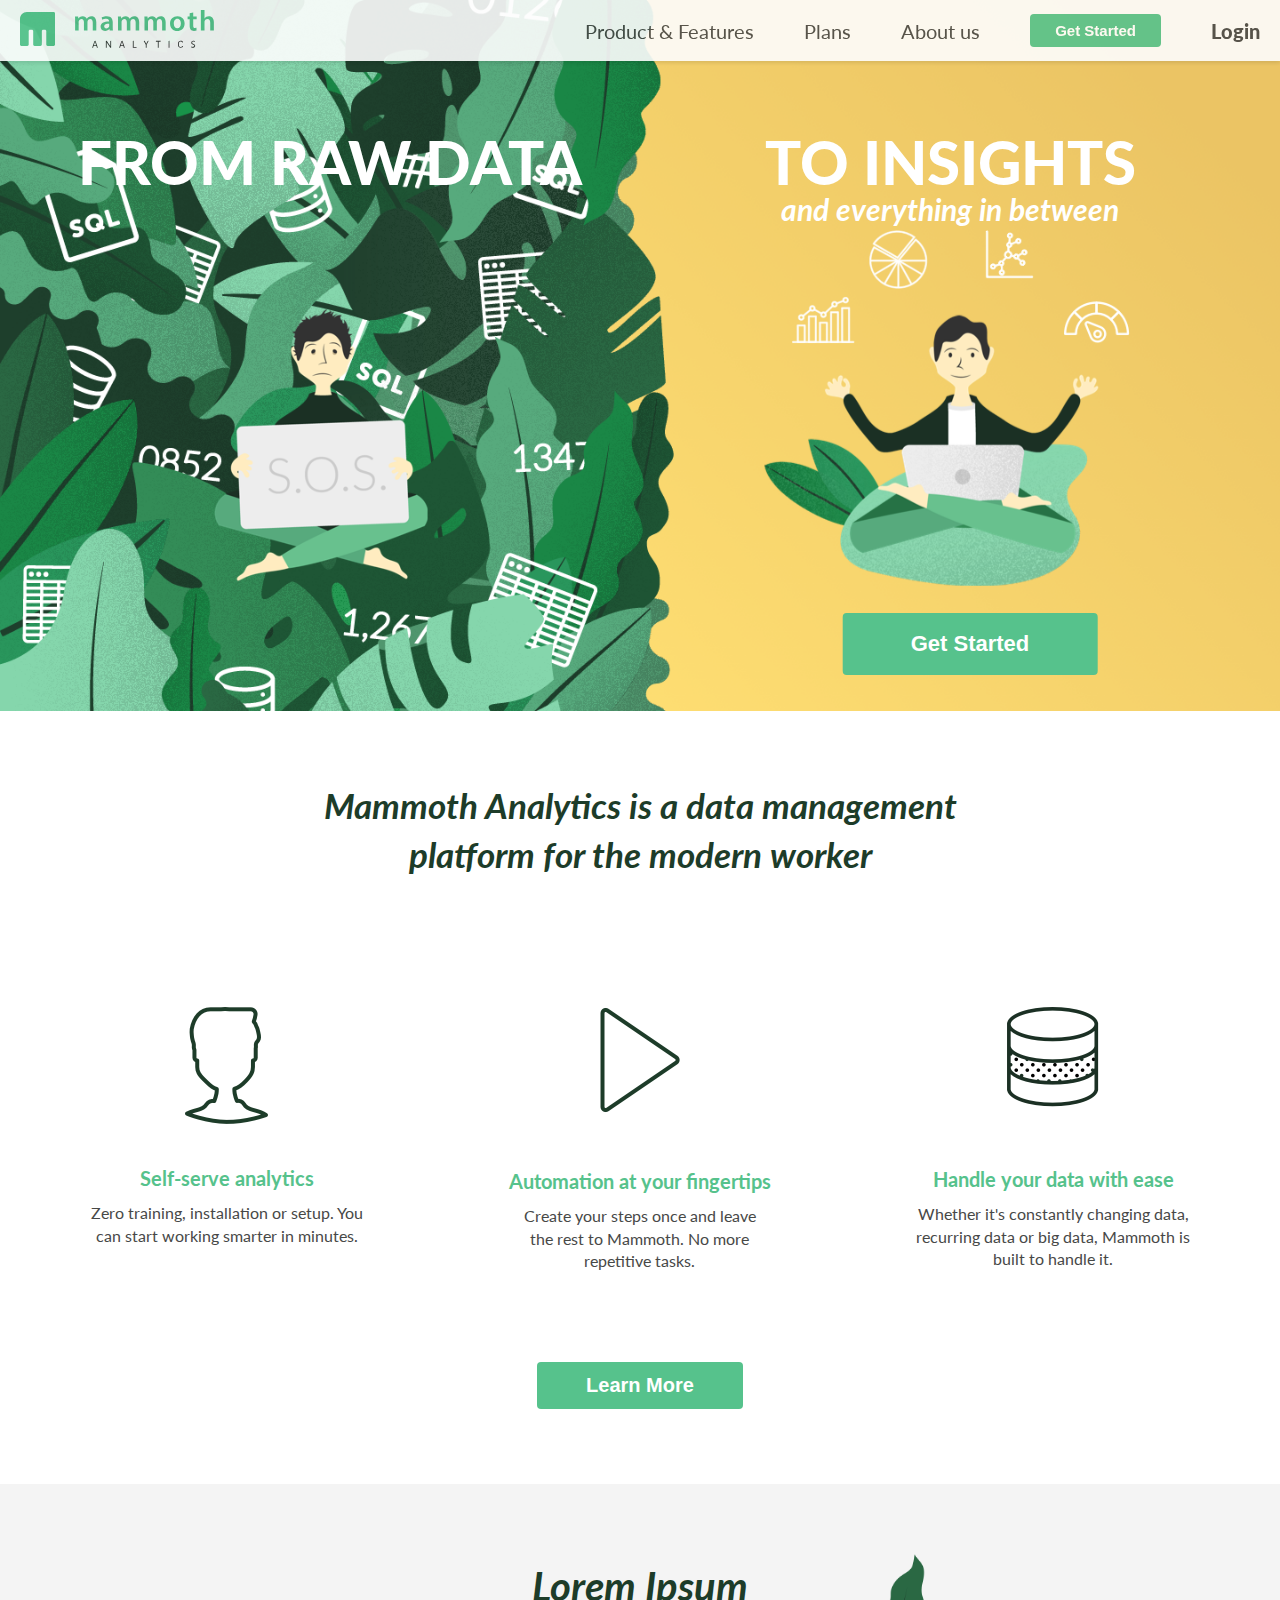
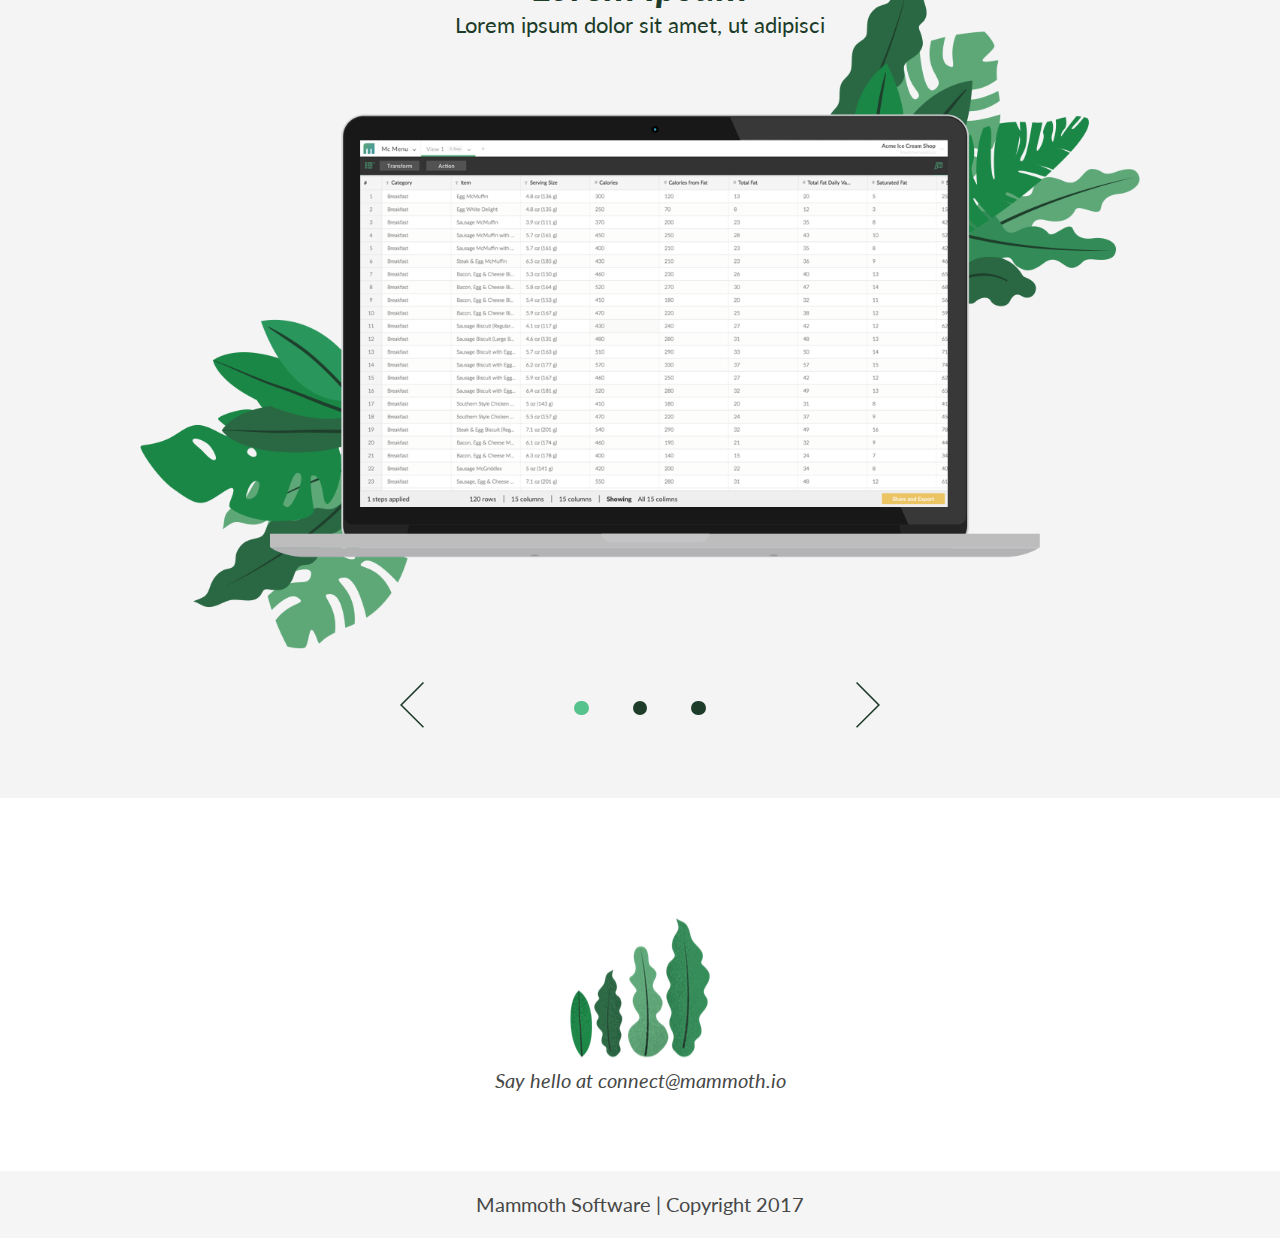
==== commit 813905ac: "fix changes" ====
--- a/index.html
+++ b/index.html
@@ -55,7 +55,7 @@
 
 			<!-- Hero Section -->
 			<section class="hero">
-				<img src="images/hero-background.png" class="img-responsive hero__background" alt="">
+				<img src="images/hero-background1.png" class="img-responsive hero__background" alt="">
 				<div class="grid">
 					<div class="col-md-6 hero__section">
 						<div class="">
@@ -213,23 +213,17 @@
 						<ul class="signup-choice__list">
 							<li class="signup-choice__item">Interested in<br /> Data Analytics</li>
 							<li class="signup-choice__item">I may need some<br /> help</li>
-							<li class="signup-choice__item">Improve my<br /> actual solution </li>
+							<li class="signup-choice__item">Improve my<br /> actual solution</li>
 							<li class="signup-choice__item active">I am drowning in<br /> data!</li>
 						</ul>
 					</div>
-					<div class="select-container" id="list">
-						<div class="select">
-							<div class="input">
-							</div>
-							<div class="select__options">
-								<div id="itemList">
-									<li class="selected" onclick="toggleClass(this)">Interested in Data Analytics</li>
-									<li class="select__item" onclick="toggleClass(this)">I may need some help</li>
-									<li class="select__item" onclick="toggleClass(this)">Improve my actual solution</li>
-									<li class="select__item" onclick="toggleClass(this)">I am drowning in data!</li>
-								</div>
-							</div>
-						</div>
+					<div class="select-container">
+						<select name="" class="select__item-list">
+							<option value="Interested in Data Analytics">Interested in Data Analytics</option>
+							<option value="I may need some help">I may need some help</option>
+							<option value="mprove my actual solution ">mprove my actual solution </option>
+							<option value="I am drowning in data!">I am drowning in data!</option>
+						</select>
 					</div>
 					<div class="signup-input">
 						<div class="col-md-6 col-md-offset-3">
--- a/sass/style.css
+++ b/sass/style.css
@@ -501,11 +501,11 @@
   background: #56C28C;
   color: #fff;
   text-transform: capitalize;
-  font-size: 0.750em;
-  letter-spacing: 0.09em;
+  font-size: 15px;
+  font-weight: 700;
   cursor: pointer;
   border-radius: 4px;
-  padding: 7px 21px; }
+  padding: 8px 25px; }
   .primary-btn:hover {
     background: #83D3AA; }
 
@@ -526,7 +526,7 @@
 .header {
   background: #FDFDFD;
   opacity: 0.9;
-  padding: 20px;
+  padding: 10px 20px;
   position: fixed;
   width: 100%;
   z-index: 100;
@@ -534,27 +534,39 @@
 
 .nav__item {
   margin-right: 50px;
-  font-size: 1.250em; }
+  font-size: 20px;
+  font-weight: 400;
+  position: relative; }
   .nav__item:hover {
     color: #56C28C; }
-  .nav__item.nav__active {
+  .nav__item.nav__active:after {
+    content: '';
+    height: 4px;
+    width: 100%;
+    background: #56C28C;
+    position: absolute;
+    bottom: -18px;
+    left: 0;
+    z-index: 101; }
+  .nav__item.nav__active:hover {
+    color: #474847; }
+  .nav__item.login-btn {
+    margin-right: 0;
     font-weight: 900; }
-    .nav__item.nav__active:hover {
+    .nav__item.login-btn:hover {
       color: #474847; }
-  .nav__item.login-btn {
-    margin-right: 0; }
 
 .hero {
   position: relative; }
   .hero .grid {
-    max-height: 957px;
+    max-height: 800px;
     height: 100%;
     position: absolute;
     top: 0; }
 
 .hero__section {
   padding-top: 126px;
-  max-height: 957px;
+  max-height: 800px;
   height: 100%;
   position: relative; }
 
@@ -564,59 +576,72 @@
 .heading-text {
   color: #fff;
   text-transform: uppercase;
-  font-size: 3.750em;
+  font-weight: 900;
+  font-size: 60px;
   line-height: 72px; }
 
 .subhead-text {
   color: #fff;
   font-style: italic;
-  font-size: 1.875em; }
+  font-weight: 700;
+  font-size: 30px; }
 
 .hero__btn {
   position: absolute;
-  padding: 17px 58px;
-  font-size: 1.375em;
-  bottom: 8%; }
+  padding: 18px 68px;
+  font-size: 22px;
+  font-weight: 700;
+  bottom: 5.5%;
+  margin-left: 20px; }
 
 .features {
-  padding: 70px; }
+  padding: 67px 0 75px 0; }
 
 .title-text {
   color: #1D3C29;
-  font-size: 2.188em;
+  font-size: 35px;
   font-style: italic;
+  font-weight: 700;
   line-height: 49px; }
 
 .features__list {
-  padding: 110px 0; }
+  padding: 128px 0 90px 0; }
 
 .feature__title {
   color: #56C28C;
-  font-size: 2.188em;
+  font-size: 20px;
   line-height: 28px;
-  margin-top: 37px; }
+  margin-top: 37px;
+  font-weight: 700; }
 
 .feature__title2 {
   margin-top: 51px; }
 
 .feature__title3 {
-  margin-top: 59.34px; }
+  margin-top: 55px; }
 
 .feature__description {
-  font-size: 1.000em;
+  font-size: 16px;
+  font-weight: 400;
   line-height: 22.4px;
   margin-top: 10px; }
 
 .feature-btn {
-  padding: 17px 65px; }
+  padding: 12px 49px;
+  font-size: 20px;
+  font-weight: 700; }
 
 .carousel {
   background: #f4f4f4;
-  padding: 40px; }
+  padding: 70px 0 64px 0; }
+  .carousel .title-text {
+    font-size: 40px;
+    font-weight: 700; }
 
 .subtitle {
   color: #1D3C29;
-  font-size: 1.375em; }
+  font-size: 22px;
+  font-weight: 400; }
 
 .slideshow-container {
   max-width: 1000px;
@@ -695,7 +720,8 @@
   padding: 120px 0 80px 0; }
 
 .contact__email {
-  font-size: 1.250em;
+  font-size: 20px;
+  font-weight: 400;
   margin-top: 10px;
   font-style: italic; }
 
@@ -703,7 +729,8 @@
   background: #f5f5f5;
   padding: 24px 0; }
   .copyright-text h5 {
-    font-size: 1.250em; }
+    font-size: 20px;
+    font-weight: 400; }
 
 .modal {
   display: none;
@@ -768,12 +795,12 @@
   margin-top: 10px; }
 
 .signup-ques {
-  font-size: 1.125em;
+  font-size: 18px;
+  font-weight: 400;
   margin-top: 30px; }
 
 .signup-choices {
-  background: #EBEBEB;
-  display: none; }
+  background: #EBEBEB; }
 
 .signup-choice__list {
   margin-top: 30px; }
@@ -781,89 +808,53 @@
 .signup-choice__item {
   text-align: center;
   padding: 11px 30px;
+  font-size: 14px;
+  font-weight: 300;
   flex-grow: 1;
   cursor: pointer;
   border: 1px solid #EBEBEB; }
   .signup-choice__item:hover, .signup-choice__item.active {
     background: #fff;
+    font-weight: 700;
     box-shadow: 0 0 1px rgba(0, 0, 0, 0.4); }
 
 .signup-input {
   margin-top: 10px; }
   .signup-input .form-control {
-    margin-top: 20px; }
+    margin-top: 20px;
+    font-size: 14px;
+    font-weight: 300; }
 
 .submit-btn {
   margin-top: 30px;
   background: #E6E6E6;
-  padding: 17px 102px; }
+  padding: 18px 89px;
+  font-size: 22px;
+  font-weight: 700; }
   .submit-btn:active {
     background: #56C28C; }
 
 .select-container {
+  text-align: center;
+  margin-top: 30px;
   display: none; }
 
-.input {
+.select__item-list {
+  position: relative;
+  padding: 10px 53px;
+  cursor: pointer;
+  border: none;
+  font-size: 12px;
   border: 1px solid #56C28C;
   border-radius: 2px;
-  padding: 10px 6px;
-  font-size: 12px;
-  color: #474847;
-  position: relative; }
-
-.select {
-  position: relative;
-  cursor: pointer;
-  width: 250px;
-  margin: 50px auto; }
-  .select .input:after, .select .input:before {
-    content: '';
-    position: absolute;
-    left: calc(100% - 20px);
-    width: 0;
-    height: 0;
-    -webkit-transform: translateY(-50%);
-    -moz-transform: translateY(-50%);
-    -ms-transform: translateY(-50%);
-    -o-transform: translateY(-50%);
-    transform: translateY(-50%); }
-  .select .input:before {
-    border-top: 5px solid #474847;
-    border-left: 5px solid transparent;
-    border-right: 5px solid transparent;
-    top: 50%; }
-  .select .input:after {
-    border-top: 5px solid #fff;
-    border-left: 5px solid transparent;
-    border-right: 5px solid transparent;
-    top: calc(50% - 1px); }
-  .select .select__options {
-    border: 1px solid #56C28C;
-    position: relative;
-    width: 100%;
-    border-radius: 2px;
-    top: -22px;
-    left: 0;
-    padding-top: 30px; }
-    .select .select__options.visible {
-      display: block; }
-    .select .select__options #itemList {
-      list-style: none;
-      padding: 0;
-      margin: 0; }
-      .select .select__options #itemList li {
-        padding: 10px 6px 10px 6px;
-        text-align: center;
-        position: relative;
-        overflow: hidden; }
-        .select .select__options #itemList li.select__item {
-          font-weight: 300;
-          color: #474847; }
-        .select .select__options #itemList li.selected {
-          color: #56C28C;
-          font-weight: 700; }
-        .select .select__options #itemList li:hover {
-          color: #56C28C; }
+  background: transparent;
+  background: url("../images/arrow.png") no-repeat;
+  background-position: 95% 15px;
+  -webkit-appearance: none;
+  -moz-appearance: none;
+  appearance: none; }
+  .select__item-list:focus {
+    outline: none; }
 
 .curve-cotainer {
   position: relative; }
@@ -901,7 +892,9 @@
   -o-transform: translateX(-50%);
   transform: translateX(-50%); }
   .curve-btn .primary-btn {
-    padding: 18px 50px; }
+    padding: 16px 47px;
+    font-size: 24px;
+    font-weight: 700; }
 
 .curve-item__container {
   padding: 5%;
@@ -910,12 +903,14 @@
   border-radius: 4px 4px 0 4px 4px; }
 
 .curve-item__header {
-  font-size: 1.563em;
-  margin-bottom: 25px; }
+  font-size: 25px;
+  margin-bottom: 27px;
+  font-weight: 900; }
 
 .curve-item__details {
-  font-size: 1.250em;
-  line-height: 28px; }
+  font-size: 20px;
+  line-height: 28px;
+  font-weight: 400; }
 
 #retrieve-info:target {
   display: block; }
@@ -943,7 +938,8 @@
 
 .about-text {
   padding: 80px 10% 0 10%;
-  font-size: 1.250em;
+  font-size: 20px;
+  font-weight: 400;
   line-height: 28px; }
 
 .plans {
@@ -985,7 +981,9 @@
   width: 100%;
   bottom: -23px; }
   .card__btn .primary-btn {
-    padding: 17px 88px; }
+    padding: 18px 68px;
+    font-size: 22px;
+    font-weight: 700; }
 
 .content {
   background: #83D3AA;
@@ -1032,6 +1030,11 @@
     .nav__item.login-btn {
       margin-right: 0; } }
 @media all and (max-width: 768px) {
+  .nav__item.nav__active:after {
+    display: none; }
+  .nav__item.nav__active:hover {
+    color: #474847; }
+
   .logo {
     width: 140px; }
 
@@ -1131,18 +1134,27 @@
   #toggle:checked ~ .logo-container .mammoth-logo {
     fill: #fff; }
 
+  .primary-btn {
+    font-size: 15px; }
+
   .hero__background {
     display: none; }
 
   .hero__section {
     padding-top: 100px; }
+    .hero__section .heading-text {
+      color: #1D3C29;
+      font-size: 25px;
+      line-height: 35px;
+      font-weight: 700; }
 
   .hero .grid {
     position: relative;
     padding: 0; }
 
   .small-screen-img {
-    display: inline-block; }
+    display: inline-block;
+    margin-top: 30px; }
 
   .data-icons {
     margin-top: 30px; }
@@ -1151,11 +1163,12 @@
     color: #1D3C29;
     font-size: 25px;
     line-height: 35px;
-    font-weight: 900; }
+    font-weight: 700; }
 
   .subhead-text {
     font-size: 20px;
-    line-height: 28px; }
+    line-height: 28px;
+    font-weight: 300; }
 
   .insights {
     padding-top: 0px; }
@@ -1163,7 +1176,8 @@
       width: 100%;
       height: 650px; }
     .insights .heading-text {
-      color: #fff; }
+      color: #fff;
+      font-weight: 400; }
     .insights .hero__header {
       position: absolute;
       top: 80px;
@@ -1178,7 +1192,7 @@
     margin-top: 30px;
     margin-bottom: 30px;
     position: relative;
-    padding: 12px 42px;
+    padding: 11px 52px;
     font-size: 16px; }
 
   .features {
@@ -1188,7 +1202,9 @@
       position: absolute;
       width: 100%;
       left: 50%;
-      font-size: 16px;
+      margin-top: 25px;
+      font-weight: 700;
+      font-size: 15px;
       line-height: 22.4px;
       color: #fff;
       -webkit-transform: translateX(-50%);
@@ -1221,7 +1237,7 @@
     margin-top: 15px; }
 
   .feature-btn {
-    padding: 12px 42px; }
+    padding: 11px 56px; }
 
   .carousel {
     padding: 30px; }
@@ -1238,7 +1254,8 @@
 
   .dot {
     width: 10px;
-    height: 10px; }
+    height: 10px;
+    margin: 0 6px; }
 
   .footer__img {
     width: 61px; }
@@ -1264,9 +1281,6 @@
   .signup-ques {
     font-size: 12px;
     margin-top: 30px; }
-
-  .signup-choice__list {
-    display: none; }
 
   .submit-btn {
     padding: 12px 60px; }
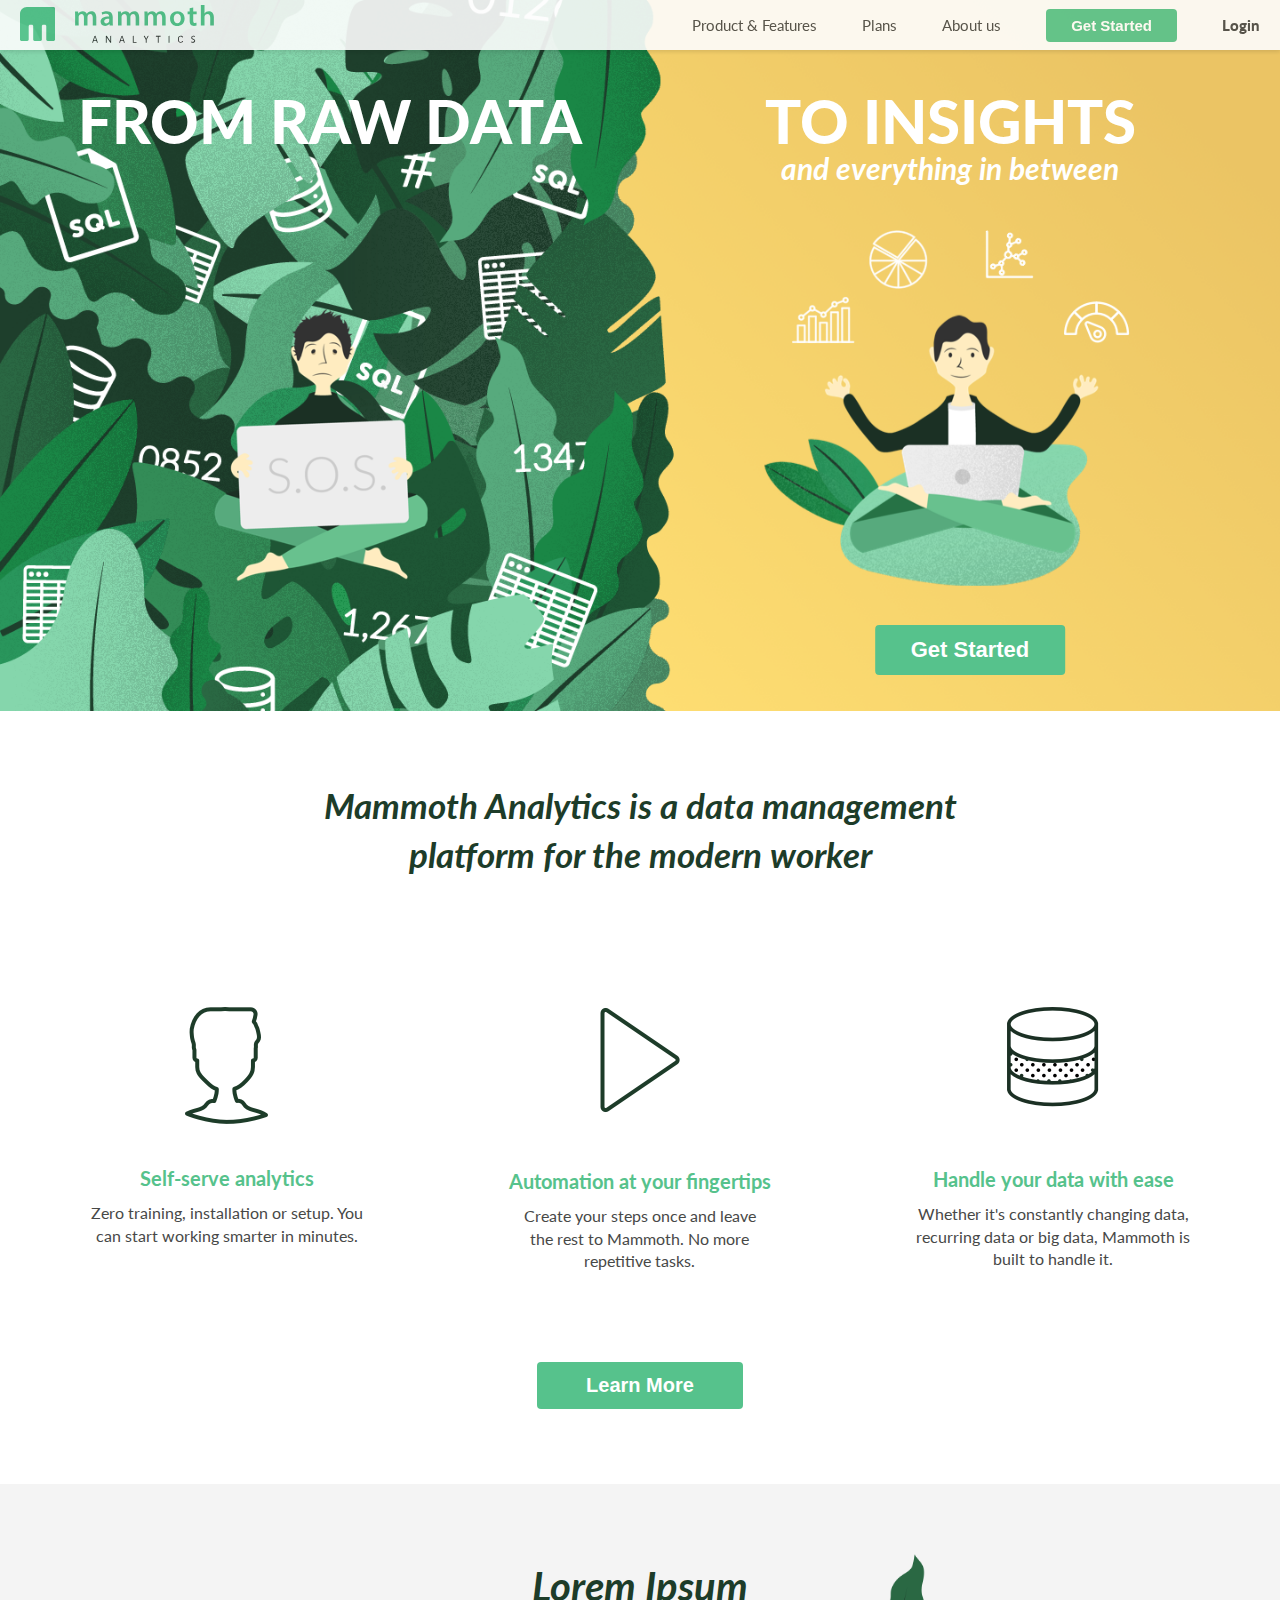
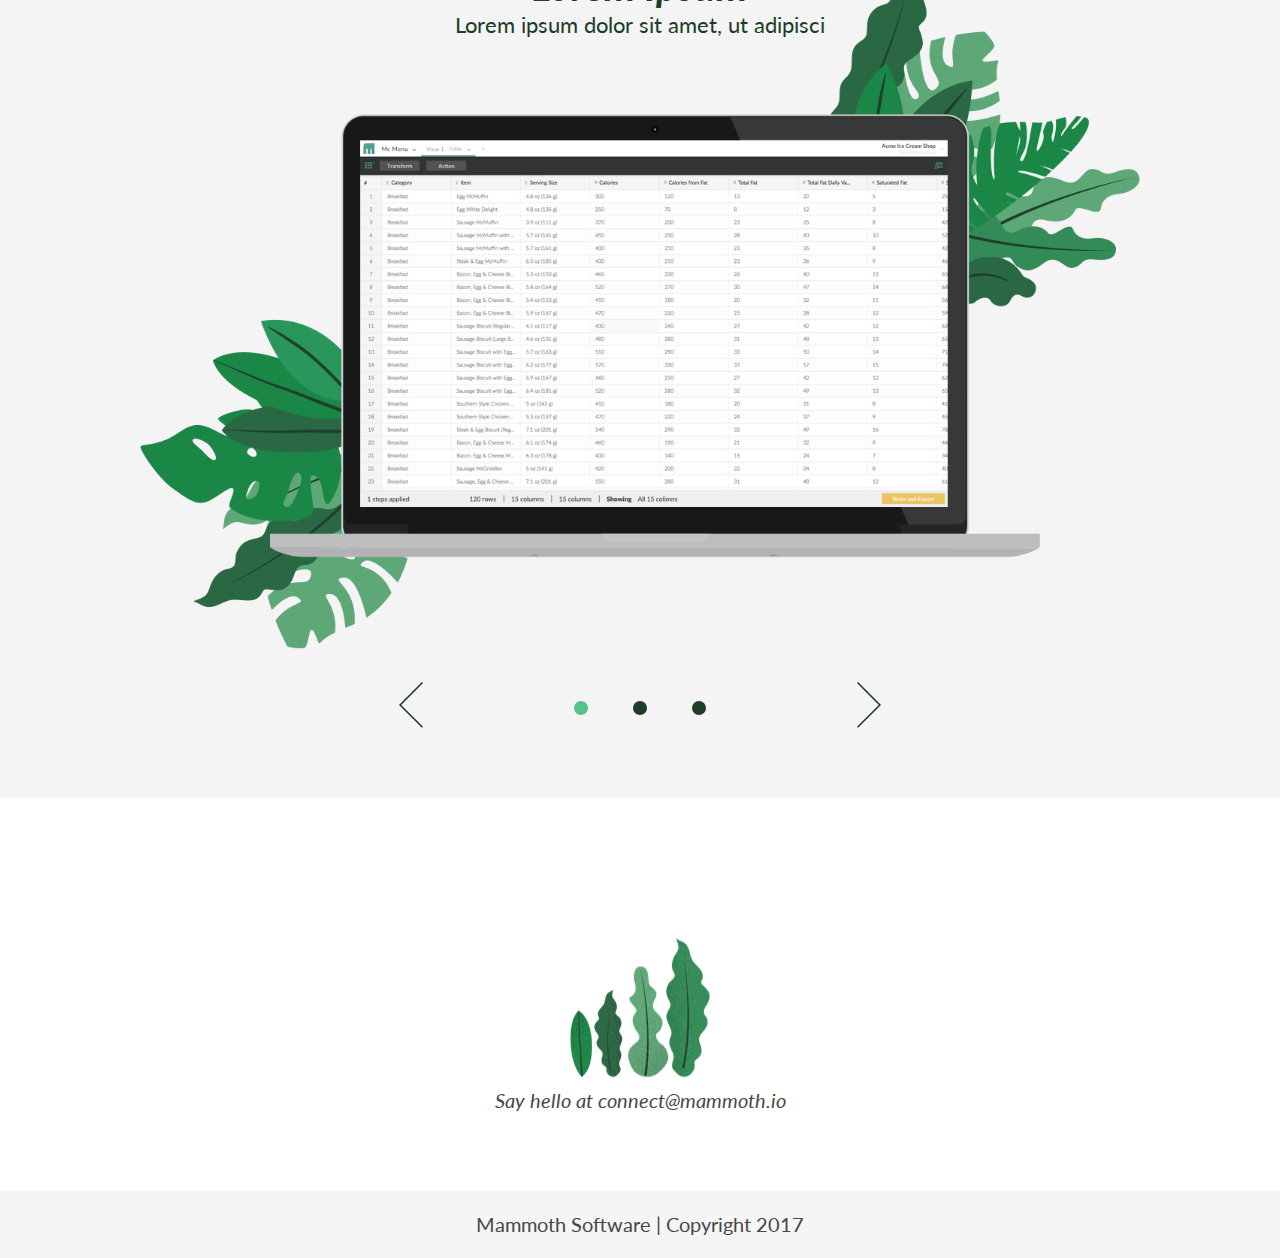
==== commit ac090418: "change according to modified design" ====
--- a/index.html
+++ b/index.html
@@ -177,7 +177,7 @@
 			<section>
 				<footer class="text-center">
 					<div class="grid">
-						<div class="contact">
+						<div class="contact" style="padding-top: 140px">
 							<img src="images/footer-leaves.png" class="img-responsive footer__img" alt="footer-leaves" />
 							<h5 class="contact__email">Say hello at connect@mammoth.io</h5>
 						</div>
--- a/sass/style.css
+++ b/sass/style.css
@@ -526,15 +526,15 @@
 .header {
   background: #FDFDFD;
   opacity: 0.9;
-  padding: 10px 20px;
+  padding: 4.5px 20px;
   position: fixed;
   width: 100%;
   z-index: 100;
   box-shadow: 0px 2px 4px 0 rgba(0, 0, 0, 0.12); }
 
 .nav__item {
-  margin-right: 50px;
-  font-size: 20px;
+  margin-right: 45px;
+  font-size: 15px;
   font-weight: 400;
   position: relative; }
   .nav__item:hover {
@@ -565,7 +565,7 @@
     top: 0; }
 
 .hero__section {
-  padding-top: 126px;
+  padding-top: 85px;
   max-height: 800px;
   height: 100%;
   position: relative; }
@@ -588,7 +588,7 @@
 
 .hero__btn {
   position: absolute;
-  padding: 18px 68px;
+  padding: 12px 35.5px;
   font-size: 22px;
   font-weight: 700;
   bottom: 5.5%;
@@ -692,7 +692,7 @@
   width: 14.4px;
   height: 14.4px;
   background-color: #1d3c29;
-  margin: 0 22px;
+  margin: 0 22.4px;
   border-radius: 50%;
   display: inline-block;
   transition: background-color 0.6s ease; }
@@ -1197,12 +1197,14 @@
 
   .features {
     padding: 0px;
-    padding-bottom: 70px; }
+    padding-bottom: 70px;
+    position: relative; }
     .features .title-text {
       position: absolute;
       width: 100%;
       left: 50%;
-      margin-top: 25px;
+      top: 15%;
+      margin-top: 0px;
       font-weight: 700;
       font-size: 15px;
       line-height: 22.4px;
